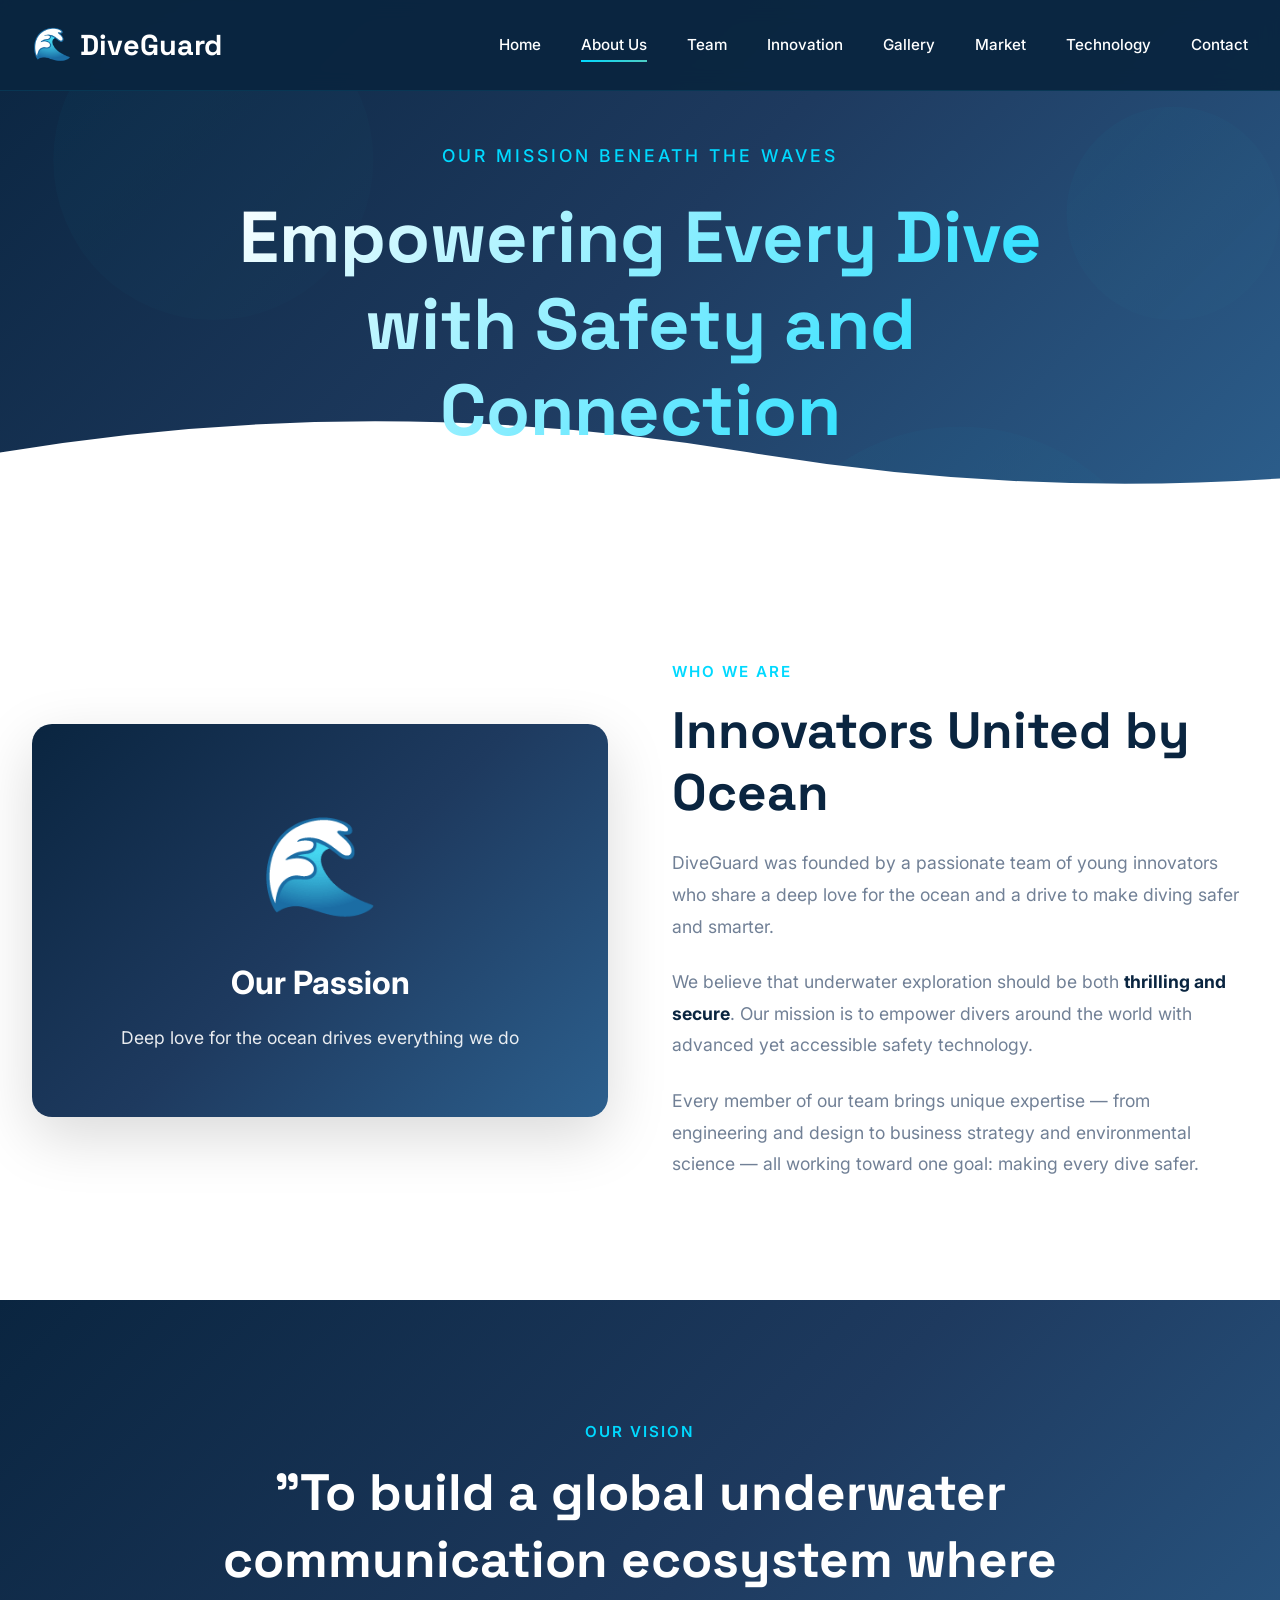
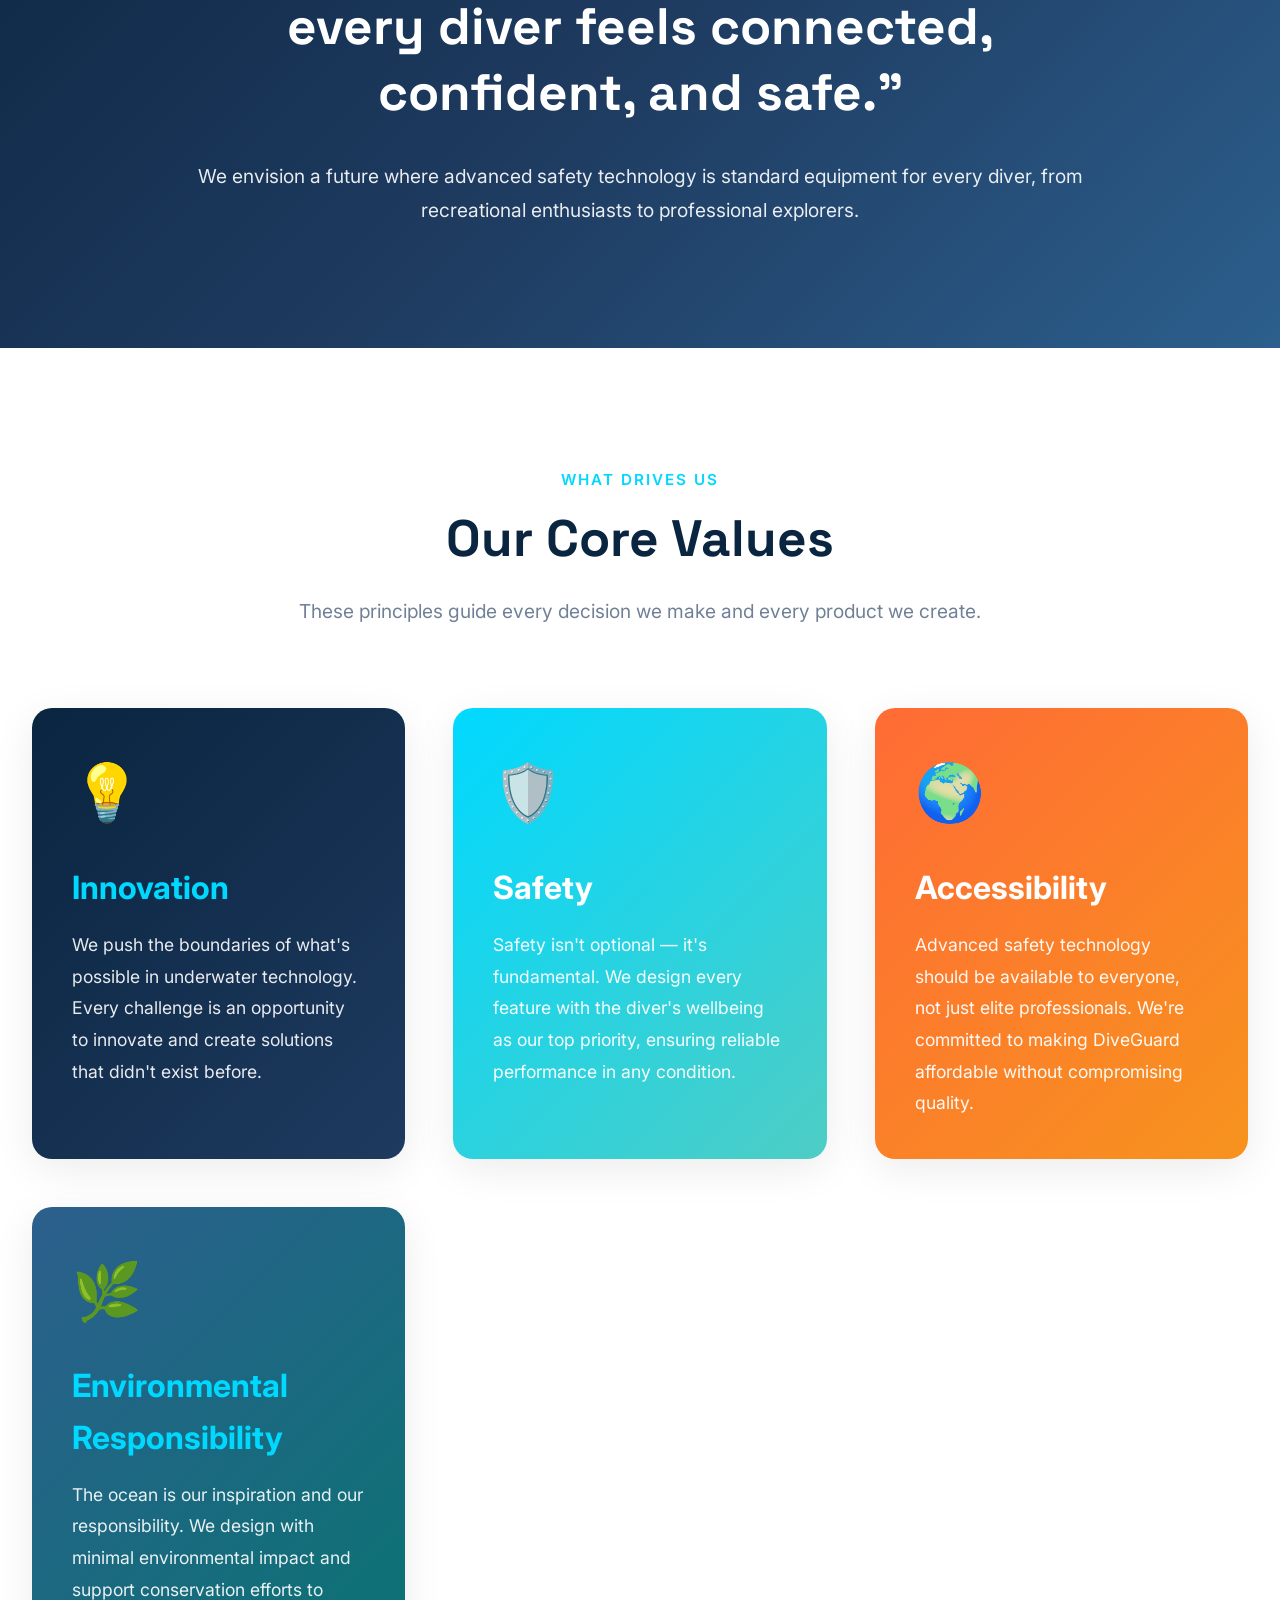
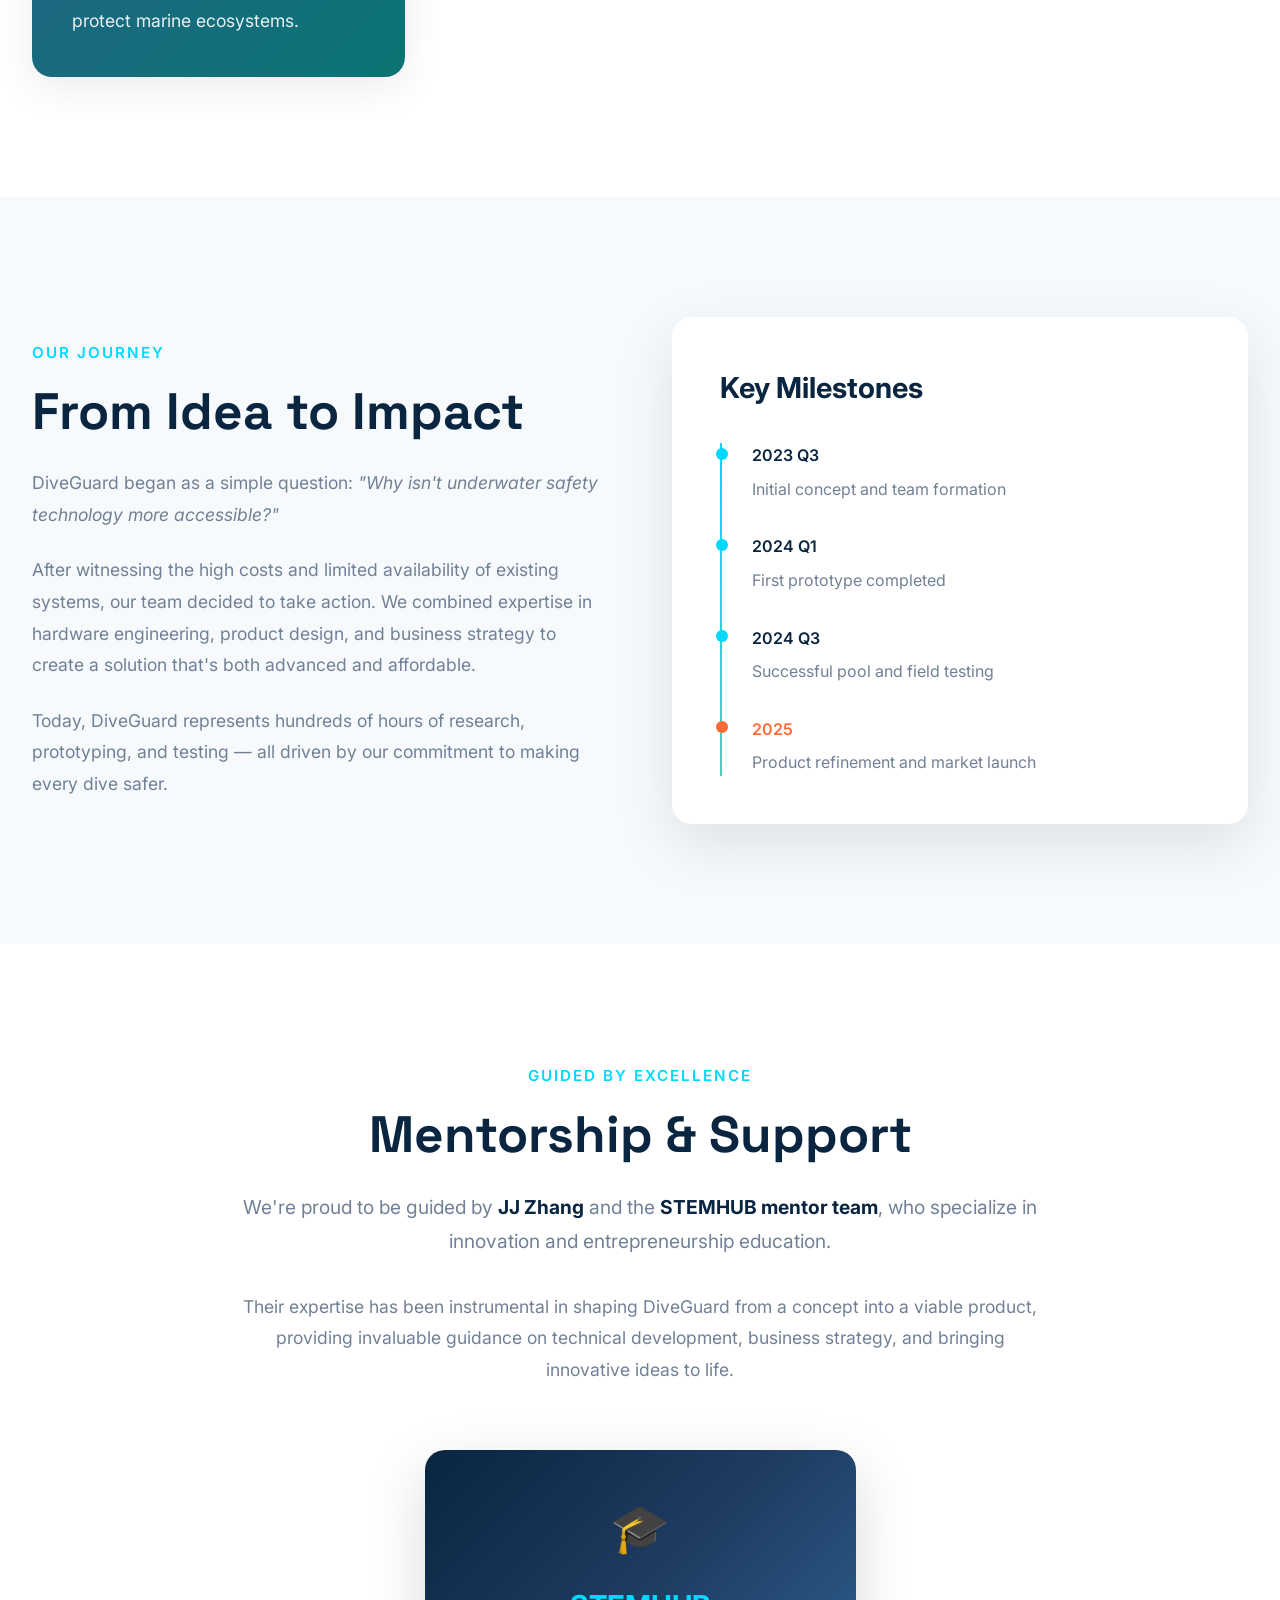
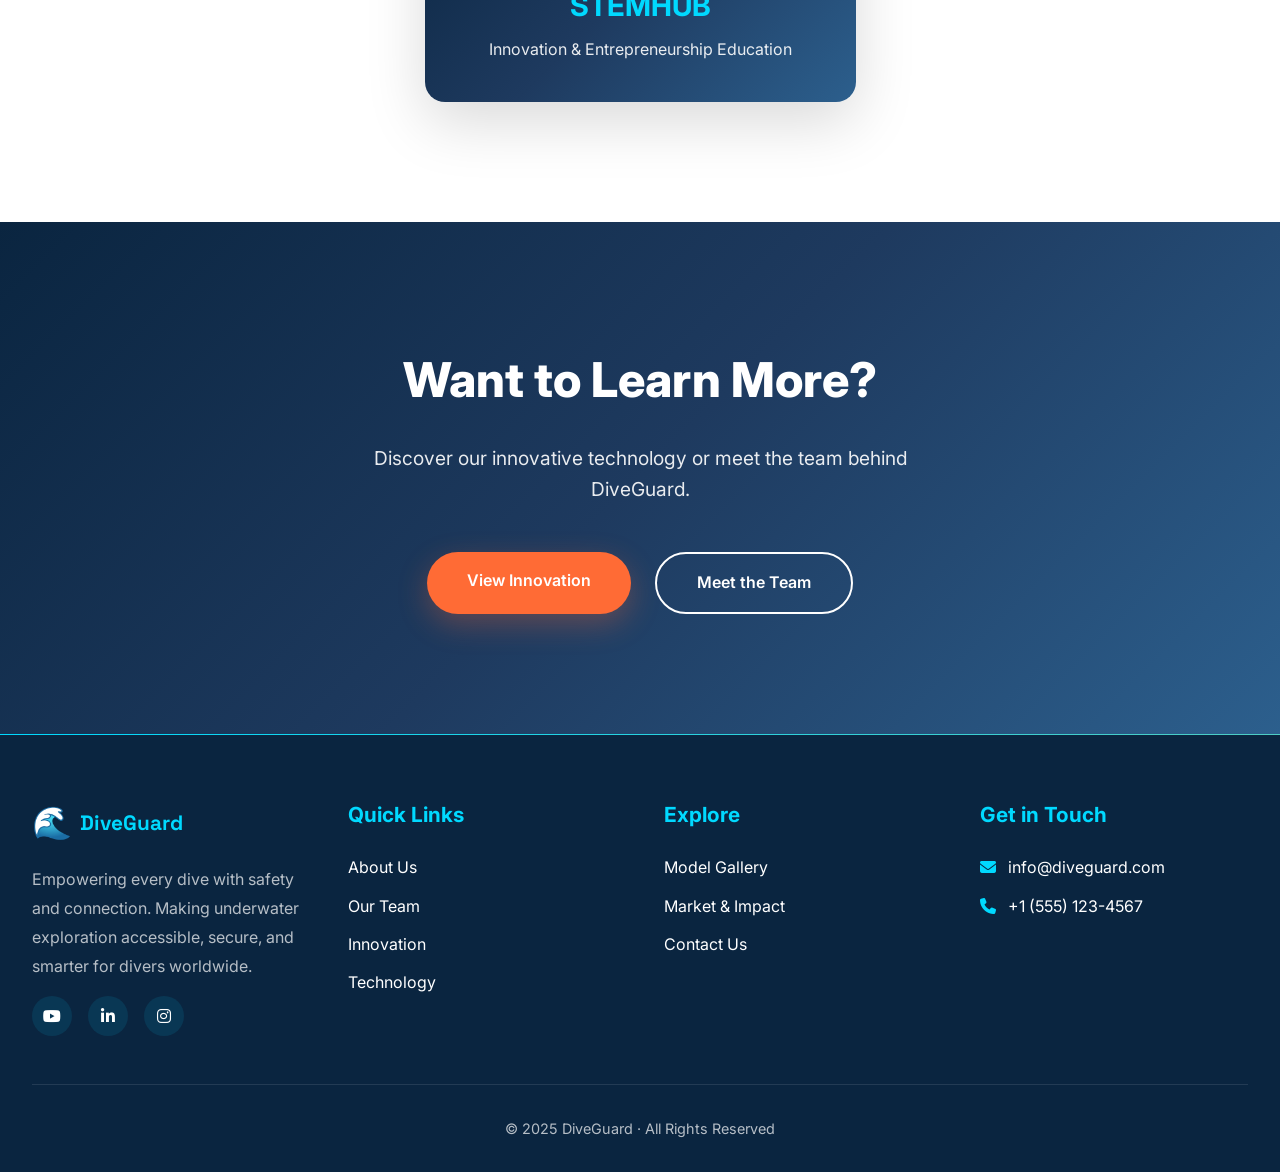
==== about.html @ 62b3b41a "0.0" ====
<!DOCTYPE html>
<html lang="en">
<head>
  <meta charset="UTF-8">
  <meta name="viewport" content="width=device-width, initial-scale=1.0">
  <meta name="description" content="Learn about DiveGuard's mission to empower every dive with safety and connection.">
  <title>About Us - DiveGuard</title>
  
  <!-- Fonts -->
  <link rel="preconnect" href="https://fonts.googleapis.com">
  <link rel="preconnect" href="https://fonts.gstatic.com" crossorigin>
  <link href="https://fonts.googleapis.com/css2?family=Inter:wght@300;400;500;600;700;800;900&family=Space+Grotesk:wght@400;500;600;700&display=swap" rel="stylesheet">
  
  <!-- Font Awesome -->
  <link rel="stylesheet" href="https://cdn.jsdelivr.net/npm/@fortawesome/fontawesome-free@6.4.0/css/all.min.css">
  
  <!-- AOS Animation -->
  <link rel="stylesheet" href="https://cdn.jsdelivr.net/npm/aos@2.3.4/dist/aos.css">
  
  <!-- Main Stylesheet -->
  <link rel="stylesheet" href="css/main.css">
</head>
<body>

  <!-- Navigation -->
  <nav class="navbar">
    <div class="nav-container">
      <a href="index.html" class="logo">
        <span class="logo-icon">🌊</span>
        DiveGuard
      </a>
      
      <ul class="nav-menu">
        <li><a href="index.html" class="nav-link">Home</a></li>
        <li><a href="about.html" class="nav-link active">About Us</a></li>
        <li><a href="team.html" class="nav-link">Team</a></li>
        <li><a href="innovation.html" class="nav-link">Innovation</a></li>
        <li><a href="gallery.html" class="nav-link">Gallery</a></li>
        <li><a href="market.html" class="nav-link">Market</a></li>
        <li><a href="technology.html" class="nav-link">Technology</a></li>
        <li><a href="contact.html" class="nav-link">Contact</a></li>
      </ul>
      
      <button class="menu-toggle">
        <span></span>
        <span></span>
        <span></span>
      </button>
    </div>
  </nav>

  <!-- Hero Section -->
  <section class="hero" style="min-height: 60vh;">
    <div class="hero-content">
      <p class="hero-subtitle">Our Mission Beneath the Waves</p>
      <h1 class="hero-title">Empowering Every Dive<br>with Safety and Connection</h1>
    </div>
    <div class="wave-background"></div>
  </section>

  <!-- Mission Section -->
  <section class="section">
    <div class="container">
      <div class="grid grid-2" style="align-items: center; gap: 4rem;">
        <div data-aos="fade-right">
          <div style="background: var(--gradient-ocean); border-radius: 20px; padding: 4rem 3rem; text-align: center; box-shadow: 0 20px 60px rgba(0, 0, 0, 0.15);">
            <div style="font-size: 6rem; margin-bottom: 1rem;">🌊</div>
            <h3 style="color: white; font-size: 2rem; font-weight: 700;">Our Passion</h3>
            <p style="color: rgba(255,255,255,0.9); font-size: 1.1rem; margin-top: 1rem;">
              Deep love for the ocean drives everything we do
            </p>
          </div>
        </div>
        
        <div data-aos="fade-left">
          <div class="section-subtitle">Who We Are</div>
          <h2 class="section-title" style="text-align: left; margin-bottom: 1.5rem;">
            Innovators United by Ocean
          </h2>
          <p style="font-size: 1.1rem; color: var(--neutral-gray); line-height: 1.8; margin-bottom: 1.5rem;">
            DiveGuard was founded by a passionate team of young innovators who share a deep love for the ocean and a drive to make diving safer and smarter.
          </p>
          <p style="font-size: 1.1rem; color: var(--neutral-gray); line-height: 1.8; margin-bottom: 1.5rem;">
            We believe that underwater exploration should be both <strong style="color: var(--primary-dark);">thrilling and secure</strong>. Our mission is to empower divers around the world with advanced yet accessible safety technology.
          </p>
          <p style="font-size: 1.1rem; color: var(--neutral-gray); line-height: 1.8;">
            Every member of our team brings unique expertise — from engineering and design to business strategy and environmental science — all working toward one goal: making every dive safer.
          </p>
        </div>
      </div>
    </div>
  </section>

  <!-- Vision Statement -->
  <section class="section" style="background: var(--gradient-ocean); color: white;">
    <div class="container">
      <div class="text-center" style="max-width: 900px; margin: 0 auto;" data-aos="zoom-in">
        <div class="section-subtitle" style="color: var(--accent-cyan);">Our Vision</div>
        <h2 style="font-size: clamp(2rem, 4vw, 3.5rem); font-weight: 800; font-family: var(--font-display); line-height: 1.3; margin-bottom: 2rem;">
          "To build a global underwater communication ecosystem where every diver feels connected, confident, and safe."
        </h2>
        <p style="font-size: 1.2rem; opacity: 0.9; line-height: 1.8;">
          We envision a future where advanced safety technology is standard equipment for every diver, from recreational enthusiasts to professional explorers.
        </p>
      </div>
    </div>
  </section>

  <!-- Core Values -->
  <section class="section">
    <div class="container">
      <div class="section-header" data-aos="fade-up">
        <p class="section-subtitle">What Drives Us</p>
        <h2 class="section-title">Our Core Values</h2>
        <p class="section-description">
          These principles guide every decision we make and every product we create.
        </p>
      </div>
      
      <div class="grid grid-2" style="gap: 3rem;">
        
        <!-- Value 1 -->
        <div class="card" data-aos="fade-up" data-aos-delay="100" style="background: linear-gradient(135deg, #0A2540 0%, #1E3A5F 100%); color: white; border: none;">
          <div style="font-size: 3.5rem; margin-bottom: 1.5rem;">💡</div>
          <h3 class="card-title" style="color: var(--accent-cyan); font-size: 2rem;">Innovation</h3>
          <p style="font-size: 1.1rem; line-height: 1.8; opacity: 0.9;">
            We push the boundaries of what's possible in underwater technology. Every challenge is an opportunity to innovate and create solutions that didn't exist before.
          </p>
        </div>
        
        <!-- Value 2 -->
        <div class="card" data-aos="fade-up" data-aos-delay="200" style="background: linear-gradient(135deg, #00D9FF 0%, #4ECDC4 100%); color: white; border: none;">
          <div style="font-size: 3.5rem; margin-bottom: 1.5rem;">🛡️</div>
          <h3 class="card-title" style="color: white; font-size: 2rem;">Safety</h3>
          <p style="font-size: 1.1rem; line-height: 1.8; opacity: 0.95;">
            Safety isn't optional — it's fundamental. We design every feature with the diver's wellbeing as our top priority, ensuring reliable performance in any condition.
          </p>
        </div>
        
        <!-- Value 3 -->
        <div class="card" data-aos="fade-up" data-aos-delay="300" style="background: linear-gradient(135deg, #FF6B35 0%, #F7931E 100%); color: white; border: none;">
          <div style="font-size: 3.5rem; margin-bottom: 1.5rem;">🌍</div>
          <h3 class="card-title" style="color: white; font-size: 2rem;">Accessibility</h3>
          <p style="font-size: 1.1rem; line-height: 1.8; opacity: 0.95;">
            Advanced safety technology should be available to everyone, not just elite professionals. We're committed to making DiveGuard affordable without compromising quality.
          </p>
        </div>
        
        <!-- Value 4 -->
        <div class="card" data-aos="fade-up" data-aos-delay="400" style="background: linear-gradient(135deg, #2C5F8D 0%, #0A7373 100%); color: white; border: none;">
          <div style="font-size: 3.5rem; margin-bottom: 1.5rem;">🌿</div>
          <h3 class="card-title" style="color: var(--accent-cyan); font-size: 2rem;">Environmental Responsibility</h3>
          <p style="font-size: 1.1rem; line-height: 1.8; opacity: 0.9;">
            The ocean is our inspiration and our responsibility. We design with minimal environmental impact and support conservation efforts to protect marine ecosystems.
          </p>
        </div>
        
      </div>
    </div>
  </section>

  <!-- Story Section -->
  <section class="section" style="background: #F7FAFC;">
    <div class="container">
      <div class="grid grid-2" style="align-items: center; gap: 4rem;">
        
        <div data-aos="fade-right">
          <div class="section-subtitle">Our Journey</div>
          <h2 class="section-title" style="text-align: left; margin-bottom: 1.5rem;">
            From Idea to Impact
          </h2>
          <p style="font-size: 1.1rem; color: var(--neutral-gray); line-height: 1.8; margin-bottom: 1.5rem;">
            DiveGuard began as a simple question: <em>"Why isn't underwater safety technology more accessible?"</em>
          </p>
          <p style="font-size: 1.1rem; color: var(--neutral-gray); line-height: 1.8; margin-bottom: 1.5rem;">
            After witnessing the high costs and limited availability of existing systems, our team decided to take action. We combined expertise in hardware engineering, product design, and business strategy to create a solution that's both advanced and affordable.
          </p>
          <p style="font-size: 1.1rem; color: var(--neutral-gray); line-height: 1.8;">
            Today, DiveGuard represents hundreds of hours of research, prototyping, and testing — all driven by our commitment to making every dive safer.
          </p>
        </div>
        
        <div data-aos="fade-left" data-aos-delay="200">
          <div style="background: white; border-radius: 20px; padding: 3rem; box-shadow: 0 20px 60px rgba(0, 0, 0, 0.1);">
            <h3 style="font-size: 1.8rem; font-weight: 700; color: var(--primary-dark); margin-bottom: 2rem;">
              Key Milestones
            </h3>
            
            <div style="position: relative; padding-left: 2rem;">
              <!-- Timeline line -->
              <div style="position: absolute; left: 0; top: 0; bottom: 0; width: 2px; background: linear-gradient(180deg, var(--accent-cyan) 0%, var(--accent-teal) 100%);"></div>
              
              <!-- Milestone items -->
              <div style="margin-bottom: 2rem; position: relative;">
                <div style="position: absolute; left: -2.25rem; top: 0.3rem; width: 12px; height: 12px; border-radius: 50%; background: var(--accent-cyan);"></div>
                <h4 style="font-weight: 600; color: var(--primary-dark); margin-bottom: 0.5rem;">2023 Q3</h4>
                <p style="color: var(--neutral-gray);">Initial concept and team formation</p>
              </div>
              
              <div style="margin-bottom: 2rem; position: relative;">
                <div style="position: absolute; left: -2.25rem; top: 0.3rem; width: 12px; height: 12px; border-radius: 50%; background: var(--accent-cyan);"></div>
                <h4 style="font-weight: 600; color: var(--primary-dark); margin-bottom: 0.5rem;">2024 Q1</h4>
                <p style="color: var(--neutral-gray);">First prototype completed</p>
              </div>
              
              <div style="margin-bottom: 2rem; position: relative;">
                <div style="position: absolute; left: -2.25rem; top: 0.3rem; width: 12px; height: 12px; border-radius: 50%; background: var(--accent-cyan);"></div>
                <h4 style="font-weight: 600; color: var(--primary-dark); margin-bottom: 0.5rem;">2024 Q3</h4>
                <p style="color: var(--neutral-gray);">Successful pool and field testing</p>
              </div>
              
              <div style="position: relative;">
                <div style="position: absolute; left: -2.25rem; top: 0.3rem; width: 12px; height: 12px; border-radius: 50%; background: var(--accent-orange);"></div>
                <h4 style="font-weight: 600; color: var(--accent-orange); margin-bottom: 0.5rem;">2025</h4>
                <p style="color: var(--neutral-gray);">Product refinement and market launch</p>
              </div>
            </div>
          </div>
        </div>
        
      </div>
    </div>
  </section>

  <!-- Mentorship & Support -->
  <section class="section">
    <div class="container">
      <div class="text-center" style="max-width: 800px; margin: 0 auto;" data-aos="fade-up">
        <div class="section-subtitle">Guided by Excellence</div>
        <h2 class="section-title">Mentorship & Support</h2>
        <p style="font-size: 1.2rem; color: var(--neutral-gray); line-height: 1.8; margin-bottom: 2rem;">
          We're proud to be guided by <strong style="color: var(--primary-dark);">JJ Zhang</strong> and the <strong style="color: var(--primary-dark);">STEMHUB mentor team</strong>, who specialize in innovation and entrepreneurship education.
        </p>
        <p style="font-size: 1.1rem; color: var(--neutral-gray); line-height: 1.8;">
          Their expertise has been instrumental in shaping DiveGuard from a concept into a viable product, providing invaluable guidance on technical development, business strategy, and bringing innovative ideas to life.
        </p>
      </div>
      
      <div style="margin-top: 4rem; text-align: center;">
        <div style="display: inline-block; background: var(--gradient-ocean); padding: 2.5rem 4rem; border-radius: 20px; box-shadow: 0 20px 60px rgba(0, 0, 0, 0.15);" data-aos="zoom-in" data-aos-delay="200">
          <div style="font-size: 3rem; margin-bottom: 1rem;">🎓</div>
          <h3 style="color: var(--accent-cyan); font-size: 1.8rem; font-weight: 700; margin-bottom: 0.5rem;">STEMHUB</h3>
          <p style="color: rgba(255,255,255,0.9); font-size: 1rem;">Innovation & Entrepreneurship Education</p>
        </div>
      </div>
    </div>
  </section>

  <!-- Call to Action -->
  <section class="section" style="background: var(--gradient-ocean); color: white;">
    <div class="container">
      <div class="text-center" data-aos="zoom-in">
        <h2 style="font-size: clamp(2rem, 4vw, 3rem); font-weight: 800; margin-bottom: 1.5rem;">
          Want to Learn More?
        </h2>
        <p style="font-size: 1.2rem; opacity: 0.9; margin-bottom: 3rem; max-width: 600px; margin-left: auto; margin-right: auto;">
          Discover our innovative technology or meet the team behind DiveGuard.
        </p>
        <div style="display: flex; gap: 1.5rem; justify-content: center; flex-wrap: wrap;">
          <a href="innovation.html" class="btn btn-primary" style="background: var(--accent-orange);">View Innovation</a>
          <a href="team.html" class="btn btn-secondary" style="border-color: white; color: white;">Meet the Team</a>
        </div>
      </div>
    </div>
  </section>

  <!-- Footer -->
  <footer class="footer">
    <div class="container">
      <div class="footer-content">
        <div class="footer-section">
          <h3 class="logo" style="margin-bottom: 1rem;">
            <span class="logo-icon">🌊</span>
            DiveGuard
          </h3>
          <p style="color: rgba(255,255,255,0.7); line-height: 1.8;">
            Empowering every dive with safety and connection. Making underwater exploration accessible, secure, and smarter for divers worldwide.
          </p>
          <div class="social-links">
            <a href="#" class="social-link" aria-label="YouTube">
              <i class="fab fa-youtube"></i>
            </a>
            <a href="#" class="social-link" aria-label="LinkedIn">
              <i class="fab fa-linkedin-in"></i>
            </a>
            <a href="#" class="social-link" aria-label="Instagram">
              <i class="fab fa-instagram"></i>
            </a>
          </div>
        </div>
        
        <div class="footer-section">
          <h3>Quick Links</h3>
          <ul class="footer-links">
            <li><a href="about.html">About Us</a></li>
            <li><a href="team.html">Our Team</a></li>
            <li><a href="innovation.html">Innovation</a></li>
            <li><a href="technology.html">Technology</a></li>
          </ul>
        </div>
        
        <div class="footer-section">
          <h3>Explore</h3>
          <ul class="footer-links">
            <li><a href="gallery.html">Model Gallery</a></li>
            <li><a href="market.html">Market & Impact</a></li>
            <li><a href="contact.html">Contact Us</a></li>
          </ul>
        </div>
        
        <div class="footer-section">
          <h3>Get in Touch</h3>
          <ul class="footer-links">
            <li><i class="fas fa-envelope" style="margin-right: 0.5rem; color: var(--accent-cyan);"></i> info@diveguard.com</li>
            <li><i class="fas fa-phone" style="margin-right: 0.5rem; color: var(--accent-cyan);"></i> +1 (555) 123-4567</li>
          </ul>
        </div>
      </div>
      
      <div class="footer-bottom">
        <p>&copy; 2025 DiveGuard · All Rights Reserved</p>
      </div>
    </div>
  </footer>

  <!-- Scripts -->
  <script src="https://cdn.jsdelivr.net/npm/aos@2.3.4/dist/aos.js"></script>
  <script src="js/main.js"></script>

</body>
</html>
---- css/main.css ----
/* =============================================
   DiveGuard - Main Stylesheet
   A premium underwater safety system website
   ============================================= */

:root {
  /* Color Palette */
  --primary-dark: #0A2540;
  --primary-blue: #1E3A5F;
  --accent-cyan: #00D9FF;
  --accent-teal: #4ECDC4;
  --accent-orange: #FF6B35;
  --neutral-dark: #2D3748;
  --neutral-gray: #718096;
  --neutral-light: #E2E8F0;
  --white: #FFFFFF;
  
  /* Gradients */
  --gradient-ocean: linear-gradient(135deg, #0A2540 0%, #1E3A5F 50%, #2C5F8D 100%);
  --gradient-wave: linear-gradient(90deg, #00D9FF 0%, #4ECDC4 100%);
  --gradient-glow: radial-gradient(circle, rgba(0, 217, 255, 0.3) 0%, transparent 70%);
  
  /* Spacing */
  --section-padding: 120px;
  --container-max: 1280px;
  
  /* Typography */
  --font-primary: 'Inter', -apple-system, BlinkMacSystemFont, 'Segoe UI', sans-serif;
  --font-display: 'Space Grotesk', 'Inter', sans-serif;
  
  /* Animation */
  --transition-smooth: all 0.4s cubic-bezier(0.4, 0, 0.2, 1);
  --transition-bounce: all 0.6s cubic-bezier(0.68, -0.55, 0.265, 1.55);
}

/* =============================================
   Reset & Base Styles
   ============================================= */

* {
  margin: 0;
  padding: 0;
  box-sizing: border-box;
}

html {
  scroll-behavior: smooth;
  overflow-x: hidden;
}

body {
  font-family: var(--font-primary);
  font-size: 16px;
  line-height: 1.6;
  color: var(--neutral-dark);
  background: var(--white);
  overflow-x: hidden;
  -webkit-font-smoothing: antialiased;
  -moz-osx-font-smoothing: grayscale;
}

img {
  max-width: 100%;
  height: auto;
  display: block;
}

a {
  text-decoration: none;
  color: inherit;
  transition: var(--transition-smooth);
}

button {
  font-family: inherit;
  border: none;
  cursor: pointer;
  transition: var(--transition-smooth);
}

/* =============================================
   Navigation
   ============================================= */

.navbar {
  position: fixed;
  top: 0;
  left: 0;
  right: 0;
  z-index: 1000;
  background: rgba(10, 37, 64, 0.95);
  backdrop-filter: blur(10px);
  border-bottom: 1px solid rgba(0, 217, 255, 0.1);
  transition: var(--transition-smooth);
}

.navbar.scrolled {
  background: rgba(10, 37, 64, 0.98);
  box-shadow: 0 4px 30px rgba(0, 0, 0, 0.3);
}

.nav-container {
  max-width: var(--container-max);
  margin: 0 auto;
  padding: 1.2rem 2rem;
  display: flex;
  justify-content: space-between;
  align-items: center;
}

.logo {
  font-size: 1.8rem;
  font-weight: 700;
  font-family: var(--font-display);
  color: var(--white);
  display: flex;
  align-items: center;
  gap: 0.5rem;
}

.logo-icon {
  font-size: 2rem;
  animation: float 3s ease-in-out infinite;
}

@keyframes float {
  0%, 100% { transform: translateY(0px); }
  50% { transform: translateY(-5px); }
}

.nav-menu {
  display: flex;
  list-style: none;
  gap: 2.5rem;
  align-items: center;
}

.nav-link {
  color: var(--white);
  font-weight: 500;
  font-size: 0.95rem;
  position: relative;
  padding: 0.5rem 0;
}

.nav-link::after {
  content: '';
  position: absolute;
  bottom: 0;
  left: 0;
  width: 0;
  height: 2px;
  background: var(--gradient-wave);
  transition: width 0.3s ease;
}

.nav-link:hover::after,
.nav-link.active::after {
  width: 100%;
}

.nav-link:hover {
  color: var(--accent-cyan);
}

/* Mobile Menu Toggle */
.menu-toggle {
  display: none;
  flex-direction: column;
  gap: 5px;
  background: transparent;
  padding: 0.5rem;
}

.menu-toggle span {
  width: 25px;
  height: 3px;
  background: var(--white);
  border-radius: 3px;
  transition: var(--transition-smooth);
}

/* =============================================
   Hero Section
   ============================================= */

.hero {
  position: relative;
  min-height: 100vh;
  display: flex;
  align-items: center;
  justify-content: center;
  background: var(--gradient-ocean);
  overflow: hidden;
  padding-top: 80px;
}

.hero::before {
  content: '';
  position: absolute;
  top: 0;
  left: 0;
  right: 0;
  bottom: 0;
  background: url('data:image/svg+xml,<svg xmlns="http://www.w3.org/2000/svg" viewBox="0 0 1200 800"><defs><linearGradient id="grad" x1="0%" y1="0%" x2="100%" y2="100%"><stop offset="0%" style="stop-color:rgb(0,217,255);stop-opacity:0.1" /><stop offset="100%" style="stop-color:rgb(78,205,196);stop-opacity:0.05" /></linearGradient></defs><circle cx="200" cy="150" r="150" fill="url(%23grad)" /><circle cx="900" cy="600" r="200" fill="url(%23grad)" /><circle cx="1100" cy="200" r="100" fill="url(%23grad)" /></svg>');
  background-size: cover;
  opacity: 0.3;
  animation: heroBackground 20s ease-in-out infinite;
}

@keyframes heroBackground {
  0%, 100% { transform: scale(1) rotate(0deg); }
  50% { transform: scale(1.1) rotate(2deg); }
}

.hero-content {
  position: relative;
  z-index: 2;
  text-align: center;
  color: var(--white);
  max-width: 900px;
  padding: 2rem;
}

.hero-subtitle {
  font-size: 1.1rem;
  font-weight: 500;
  color: var(--accent-cyan);
  margin-bottom: 1.5rem;
  text-transform: uppercase;
  letter-spacing: 3px;
  opacity: 0;
  animation: fadeInUp 1s ease forwards 0.3s;
}

.hero-title {
  font-size: clamp(2.5rem, 6vw, 4.5rem);
  font-weight: 800;
  font-family: var(--font-display);
  line-height: 1.2;
  margin-bottom: 1.5rem;
  background: linear-gradient(135deg, #FFFFFF 0%, #00D9FF 100%);
  -webkit-background-clip: text;
  -webkit-text-fill-color: transparent;
  background-clip: text;
  opacity: 0;
  animation: fadeInUp 1s ease forwards 0.5s;
}

.hero-description {
  font-size: 1.3rem;
  line-height: 1.8;
  margin-bottom: 3rem;
  color: rgba(255, 255, 255, 0.9);
  opacity: 0;
  animation: fadeInUp 1s ease forwards 0.7s;
}

.hero-buttons {
  display: flex;
  gap: 1.5rem;
  justify-content: center;
  flex-wrap: wrap;
  opacity: 0;
  animation: fadeInUp 1s ease forwards 0.9s;
}

@keyframes fadeInUp {
  from {
    opacity: 0;
    transform: translateY(30px);
  }
  to {
    opacity: 1;
    transform: translateY(0);
  }
}

/* =============================================
   Buttons
   ============================================= */

.btn {
  display: inline-block;
  padding: 1rem 2.5rem;
  font-size: 1rem;
  font-weight: 600;
  border-radius: 50px;
  transition: var(--transition-smooth);
  position: relative;
  overflow: hidden;
}

.btn-primary {
  background: var(--accent-orange);
  color: var(--white);
  box-shadow: 0 10px 30px rgba(255, 107, 53, 0.3);
}

.btn-primary:hover {
  transform: translateY(-3px);
  box-shadow: 0 15px 40px rgba(255, 107, 53, 0.4);
}

.btn-secondary {
  background: transparent;
  color: var(--white);
  border: 2px solid var(--accent-cyan);
}

.btn-secondary:hover {
  background: var(--accent-cyan);
  color: var(--primary-dark);
  transform: translateY(-3px);
}

.btn::before {
  content: '';
  position: absolute;
  top: 50%;
  left: 50%;
  width: 0;
  height: 0;
  border-radius: 50%;
  background: rgba(255, 255, 255, 0.2);
  transform: translate(-50%, -50%);
  transition: width 0.6s, height 0.6s;
}

.btn:hover::before {
  width: 300px;
  height: 300px;
}

/* =============================================
   Container & Section
   ============================================= */

.container {
  max-width: var(--container-max);
  margin: 0 auto;
  padding: 0 2rem;
}

.section {
  padding: var(--section-padding) 0;
  position: relative;
}

.section-header {
  text-align: center;
  margin-bottom: 5rem;
}

.section-subtitle {
  font-size: 0.95rem;
  font-weight: 600;
  color: var(--accent-cyan);
  text-transform: uppercase;
  letter-spacing: 2px;
  margin-bottom: 1rem;
}

.section-title {
  font-size: clamp(2rem, 4vw, 3.5rem);
  font-weight: 800;
  font-family: var(--font-display);
  color: var(--primary-dark);
  line-height: 1.2;
  margin-bottom: 1.5rem;
}

.section-description {
  font-size: 1.2rem;
  color: var(--neutral-gray);
  max-width: 700px;
  margin: 0 auto;
  line-height: 1.8;
}

/* =============================================
   Cards
   ============================================= */

.card {
  background: var(--white);
  border-radius: 20px;
  padding: 2.5rem;
  box-shadow: 0 10px 40px rgba(0, 0, 0, 0.08);
  transition: var(--transition-smooth);
  border: 1px solid rgba(0, 217, 255, 0.1);
}

.card:hover {
  transform: translateY(-10px);
  box-shadow: 0 20px 60px rgba(0, 217, 255, 0.2);
  border-color: var(--accent-cyan);
}

.card-icon {
  font-size: 3rem;
  color: var(--accent-cyan);
  margin-bottom: 1.5rem;
  display: inline-block;
}

.card-title {
  font-size: 1.5rem;
  font-weight: 700;
  color: var(--primary-dark);
  margin-bottom: 1rem;
}

.card-text {
  font-size: 1rem;
  color: var(--neutral-gray);
  line-height: 1.8;
}

/* =============================================
   Grid Layouts
   ============================================= */

.grid {
  display: grid;
  gap: 2.5rem;
}

.grid-2 {
  grid-template-columns: repeat(auto-fit, minmax(300px, 1fr));
}

.grid-3 {
  grid-template-columns: repeat(auto-fit, minmax(280px, 1fr));
}

.grid-4 {
  grid-template-columns: repeat(auto-fit, minmax(250px, 1fr));
}

/* =============================================
   Footer
   ============================================= */

.footer {
  background: var(--primary-dark);
  color: var(--white);
  padding: 4rem 0 2rem;
  position: relative;
  overflow: hidden;
}

.footer::before {
  content: '';
  position: absolute;
  top: 0;
  left: 0;
  right: 0;
  height: 1px;
  background: var(--gradient-wave);
}

.footer-content {
  display: grid;
  grid-template-columns: repeat(auto-fit, minmax(250px, 1fr));
  gap: 3rem;
  margin-bottom: 3rem;
}

.footer-section h3 {
  font-size: 1.3rem;
  margin-bottom: 1.5rem;
  color: var(--accent-cyan);
}

.footer-links {
  list-style: none;
}

.footer-links li {
  margin-bottom: 0.8rem;
}

.footer-links a:hover {
  color: var(--accent-cyan);
  padding-left: 5px;
}

.social-links {
  display: flex;
  gap: 1rem;
  margin-top: 1rem;
}

.social-link {
  width: 40px;
  height: 40px;
  display: flex;
  align-items: center;
  justify-content: center;
  background: rgba(0, 217, 255, 0.1);
  border-radius: 50%;
  transition: var(--transition-smooth);
}

.social-link:hover {
  background: var(--accent-cyan);
  color: var(--primary-dark);
  transform: translateY(-3px);
}

.footer-bottom {
  text-align: center;
  padding-top: 2rem;
  border-top: 1px solid rgba(255, 255, 255, 0.1);
  color: rgba(255, 255, 255, 0.7);
  font-size: 0.9rem;
}

/* =============================================
   Animations & Effects
   ============================================= */

.glow-effect {
  position: relative;
}

.glow-effect::before {
  content: '';
  position: absolute;
  top: 50%;
  left: 50%;
  width: 100%;
  height: 100%;
  background: var(--gradient-glow);
  border-radius: inherit;
  transform: translate(-50%, -50%);
  opacity: 0;
  transition: opacity 0.4s ease;
  pointer-events: none;
}

.glow-effect:hover::before {
  opacity: 1;
}

.wave-background {
  position: absolute;
  bottom: 0;
  left: 0;
  width: 100%;
  height: 150px;
  background: url('data:image/svg+xml,<svg xmlns="http://www.w3.org/2000/svg" viewBox="0 0 1200 120"><path d="M0,50 Q300,0 600,50 T1200,50 L1200,120 L0,120 Z" fill="%23ffffff" /></svg>');
  background-size: cover;
  background-repeat: no-repeat;
}

/* Particle Effect Container */
#particles-js {
  position: absolute;
  width: 100%;
  height: 100%;
  top: 0;
  left: 0;
  z-index: 1;
}

/* =============================================
   Responsive Design
   ============================================= */

@media (max-width: 968px) {
  :root {
    --section-padding: 80px;
  }
  
  .nav-menu {
    position: fixed;
    top: 80px;
    left: -100%;
    width: 100%;
    height: calc(100vh - 80px);
    background: var(--primary-dark);
    flex-direction: column;
    justify-content: flex-start;
    padding: 3rem 2rem;
    gap: 2rem;
    transition: left 0.4s ease;
  }
  
  .nav-menu.active {
    left: 0;
  }
  
  .menu-toggle {
    display: flex;
  }
  
  .menu-toggle.active span:nth-child(1) {
    transform: rotate(45deg) translate(8px, 8px);
  }
  
  .menu-toggle.active span:nth-child(2) {
    opacity: 0;
  }
  
  .menu-toggle.active span:nth-child(3) {
    transform: rotate(-45deg) translate(6px, -6px);
  }
  
  .hero-buttons {
    flex-direction: column;
    align-items: center;
  }
  
  .btn {
    width: 100%;
    max-width: 300px;
  }
}

@media (max-width: 640px) {
  .nav-container {
    padding: 1rem 1.5rem;
  }
  
  .logo {
    font-size: 1.5rem;
  }
  
  .hero-content {
    padding: 1rem;
  }
  
  .section {
    padding: 60px 0;
  }
  
  .section-header {
    margin-bottom: 3rem;
  }
  
  .grid {
    gap: 1.5rem;
  }
  
  .card {
    padding: 2rem;
  }
}

/* =============================================
   Utility Classes
   ============================================= */

.text-center { text-align: center; }
.text-gradient {
  background: var(--gradient-wave);
  -webkit-background-clip: text;
  -webkit-text-fill-color: transparent;
  background-clip: text;
}
.mt-1 { margin-top: 1rem; }
.mt-2 { margin-top: 2rem; }
.mt-3 { margin-top: 3rem; }
.mb-1 { margin-bottom: 1rem; }
.mb-2 { margin-bottom: 2rem; }
.mb-3 { margin-bottom: 3rem; }
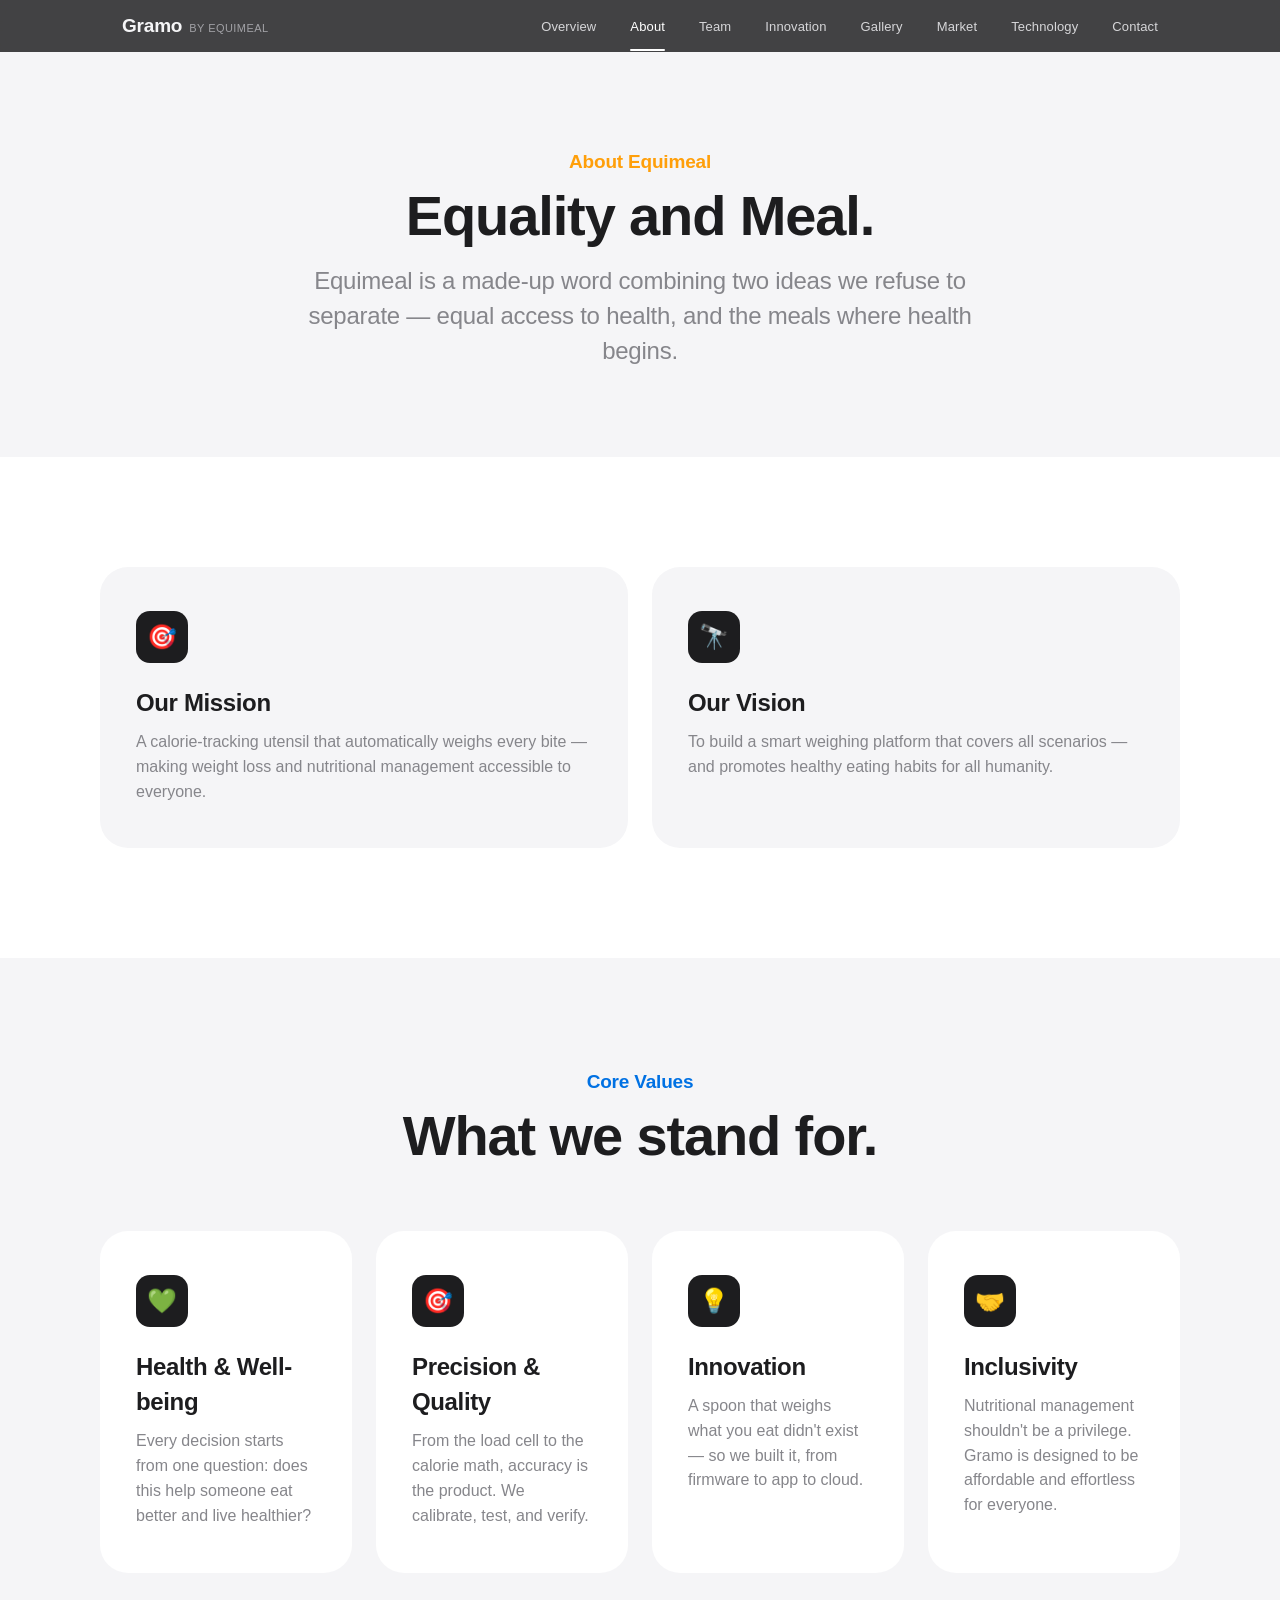
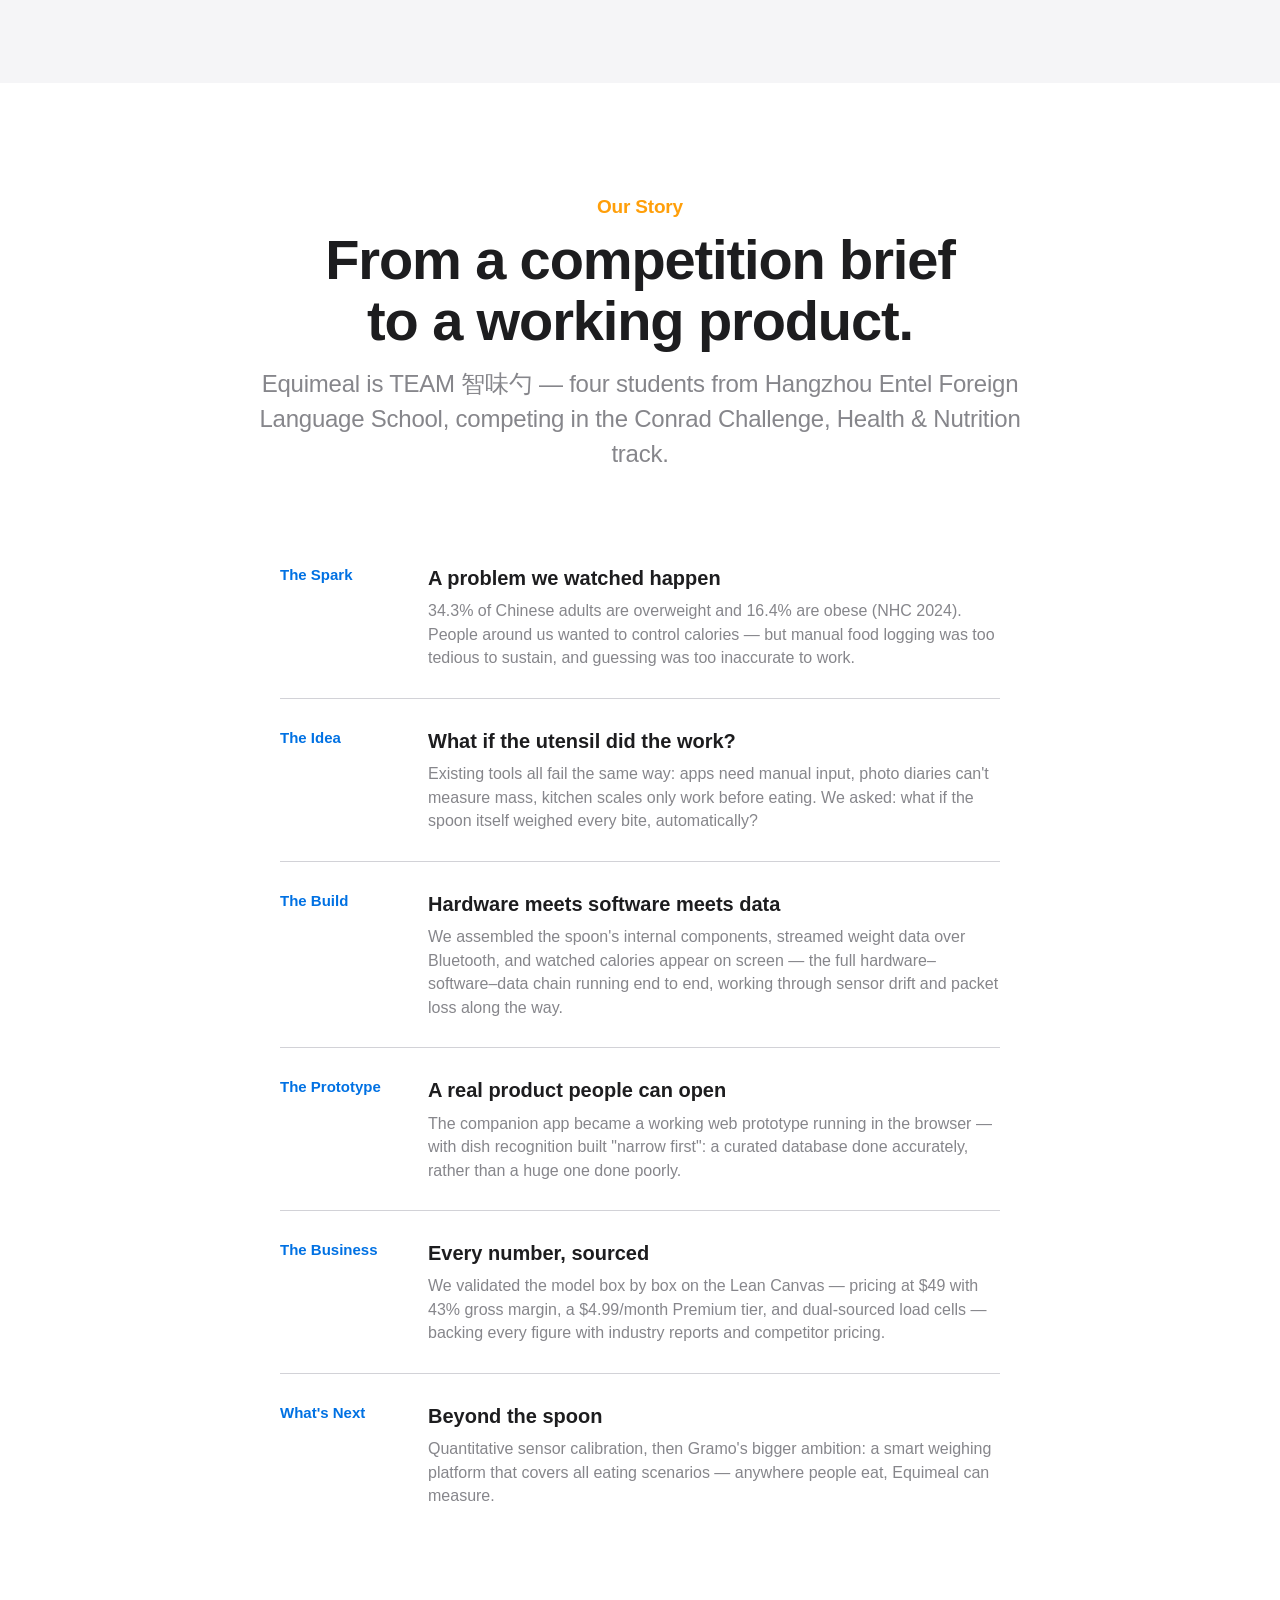
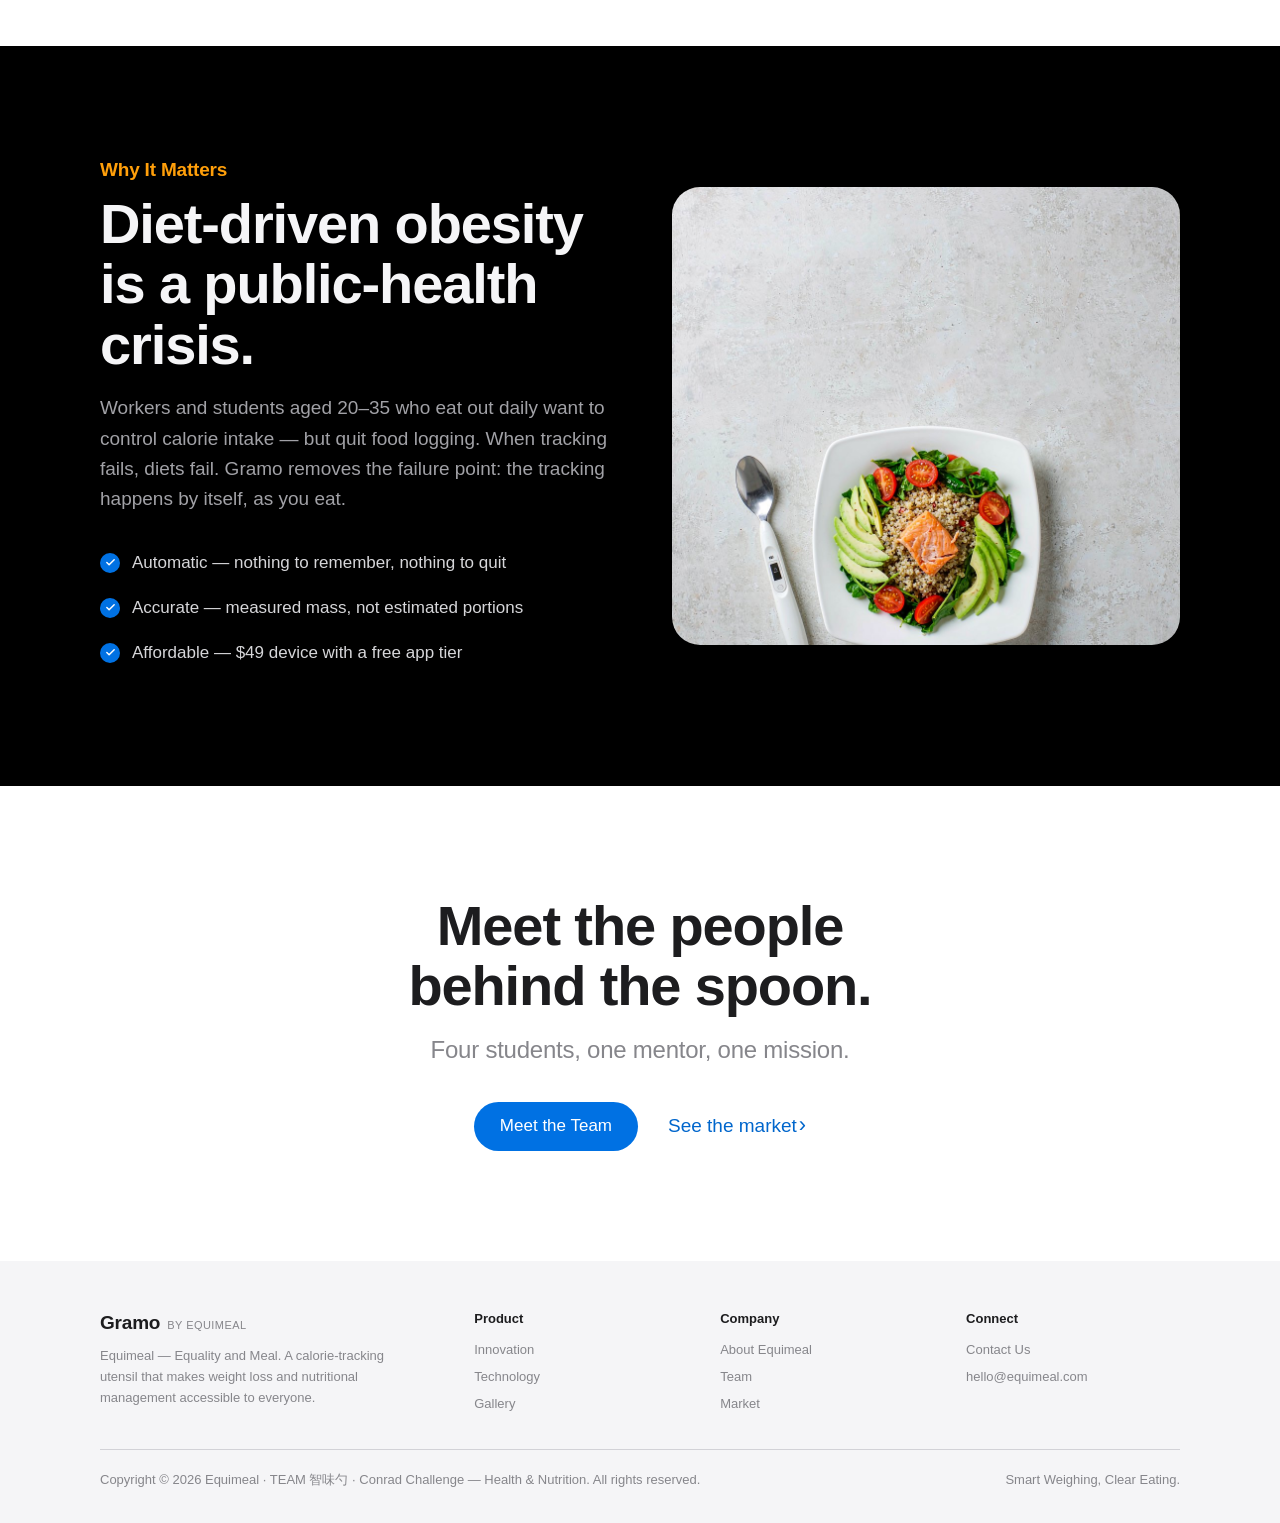
==== commit 5474b53a: "Rebuild site: Gramo by Equimeal — Apple-style product website - 8 pages rebuilt with real Innovation" ====
--- a/about.html
+++ b/about.html
@@ -3,36 +3,18 @@
 <head>
   <meta charset="UTF-8">
   <meta name="viewport" content="width=device-width, initial-scale=1.0">
-  <meta name="description" content="Learn about DiveGuard's mission to empower every dive with safety and connection.">
-  <title>About Us - DiveGuard</title>
-  
-  <!-- Fonts -->
-  <link rel="preconnect" href="https://fonts.googleapis.com">
-  <link rel="preconnect" href="https://fonts.gstatic.com" crossorigin>
-  <link href="https://fonts.googleapis.com/css2?family=Inter:wght@300;400;500;600;700;800;900&family=Space+Grotesk:wght@400;500;600;700&display=swap" rel="stylesheet">
-  
-  <!-- Font Awesome -->
-  <link rel="stylesheet" href="https://cdn.jsdelivr.net/npm/@fortawesome/fontawesome-free@6.4.0/css/all.min.css">
-  
-  <!-- AOS Animation -->
-  <link rel="stylesheet" href="https://cdn.jsdelivr.net/npm/aos@2.3.4/dist/aos.css">
-  
-  <!-- Main Stylesheet -->
+  <meta name="description" content="About Equimeal — Equality and Meal. Our mission, vision, values, and the story behind Gramo, the smart weighing spoon.">
+  <title>About — Equimeal</title>
   <link rel="stylesheet" href="css/main.css">
 </head>
 <body>
 
-  <!-- Navigation -->
   <nav class="navbar">
     <div class="nav-container">
-      <a href="index.html" class="logo">
-        <span class="logo-icon">🌊</span>
-        DiveGuard
-      </a>
-      
+      <a href="index.html" class="nav-logo">Gramo <small>by Equimeal</small></a>
       <ul class="nav-menu">
-        <li><a href="index.html" class="nav-link">Home</a></li>
-        <li><a href="about.html" class="nav-link active">About Us</a></li>
+        <li><a href="index.html" class="nav-link">Overview</a></li>
+        <li><a href="about.html" class="nav-link active">About</a></li>
         <li><a href="team.html" class="nav-link">Team</a></li>
         <li><a href="innovation.html" class="nav-link">Innovation</a></li>
         <li><a href="gallery.html" class="nav-link">Gallery</a></li>
@@ -40,292 +22,192 @@
         <li><a href="technology.html" class="nav-link">Technology</a></li>
         <li><a href="contact.html" class="nav-link">Contact</a></li>
       </ul>
-      
-      <button class="menu-toggle">
-        <span></span>
-        <span></span>
-        <span></span>
-      </button>
+      <button class="menu-toggle" aria-label="Menu"><span></span><span></span></button>
     </div>
   </nav>
 
-  <!-- Hero Section -->
-  <section class="hero" style="min-height: 60vh;">
-    <div class="hero-content">
-      <p class="hero-subtitle">Our Mission Beneath the Waves</p>
-      <h1 class="hero-title">Empowering Every Dive<br>with Safety and Connection</h1>
-    </div>
-    <div class="wave-background"></div>
-  </section>
-
-  <!-- Mission Section -->
+  <header class="page-hero">
+    <p class="eyebrow">About Equimeal</p>
+    <h1 class="h-section">Equality and Meal.</h1>
+    <p class="h-sub">Equimeal is a made-up word combining two ideas we refuse to separate — equal access to health, and the meals where health begins.</p>
+  </header>
+
+  <!-- Mission & Vision -->
   <section class="section">
     <div class="container">
-      <div class="grid grid-2" style="align-items: center; gap: 4rem;">
-        <div data-aos="fade-right">
-          <div style="background: var(--gradient-ocean); border-radius: 20px; padding: 4rem 3rem; text-align: center; box-shadow: 0 20px 60px rgba(0, 0, 0, 0.15);">
-            <div style="font-size: 6rem; margin-bottom: 1rem;">🌊</div>
-            <h3 style="color: white; font-size: 2rem; font-weight: 700;">Our Passion</h3>
-            <p style="color: rgba(255,255,255,0.9); font-size: 1.1rem; margin-top: 1rem;">
-              Deep love for the ocean drives everything we do
-            </p>
-          </div>
-        </div>
-        
-        <div data-aos="fade-left">
-          <div class="section-subtitle">Who We Are</div>
-          <h2 class="section-title" style="text-align: left; margin-bottom: 1.5rem;">
-            Innovators United by Ocean
-          </h2>
-          <p style="font-size: 1.1rem; color: var(--neutral-gray); line-height: 1.8; margin-bottom: 1.5rem;">
-            DiveGuard was founded by a passionate team of young innovators who share a deep love for the ocean and a drive to make diving safer and smarter.
-          </p>
-          <p style="font-size: 1.1rem; color: var(--neutral-gray); line-height: 1.8; margin-bottom: 1.5rem;">
-            We believe that underwater exploration should be both <strong style="color: var(--primary-dark);">thrilling and secure</strong>. Our mission is to empower divers around the world with advanced yet accessible safety technology.
-          </p>
-          <p style="font-size: 1.1rem; color: var(--neutral-gray); line-height: 1.8;">
-            Every member of our team brings unique expertise — from engineering and design to business strategy and environmental science — all working toward one goal: making every dive safer.
-          </p>
-        </div>
-      </div>
-    </div>
-  </section>
-
-  <!-- Vision Statement -->
-  <section class="section" style="background: var(--gradient-ocean); color: white;">
-    <div class="container">
-      <div class="text-center" style="max-width: 900px; margin: 0 auto;" data-aos="zoom-in">
-        <div class="section-subtitle" style="color: var(--accent-cyan);">Our Vision</div>
-        <h2 style="font-size: clamp(2rem, 4vw, 3.5rem); font-weight: 800; font-family: var(--font-display); line-height: 1.3; margin-bottom: 2rem;">
-          "To build a global underwater communication ecosystem where every diver feels connected, confident, and safe."
-        </h2>
-        <p style="font-size: 1.2rem; opacity: 0.9; line-height: 1.8;">
-          We envision a future where advanced safety technology is standard equipment for every diver, from recreational enthusiasts to professional explorers.
-        </p>
-      </div>
-    </div>
-  </section>
-
-  <!-- Core Values -->
+      <div class="grid grid-2">
+        <div class="card reveal">
+          <div class="card-icon">🎯</div>
+          <h3>Our Mission</h3>
+          <p>A calorie-tracking utensil that automatically weighs every bite — making weight loss and nutritional management accessible to everyone.</p>
+        </div>
+        <div class="card reveal d1">
+          <div class="card-icon">🔭</div>
+          <h3>Our Vision</h3>
+          <p>To build a smart weighing platform that covers all scenarios — and promotes healthy eating habits for all humanity.</p>
+        </div>
+      </div>
+    </div>
+  </section>
+
+  <!-- Values -->
+  <section class="section gray">
+    <div class="container">
+      <div class="section-head reveal">
+        <p class="eyebrow blue">Core Values</p>
+        <h2 class="h-section">What we stand for.</h2>
+      </div>
+      <div class="grid grid-4">
+        <div class="card reveal">
+          <div class="card-icon">💚</div>
+          <h3>Health &amp; Well-being</h3>
+          <p>Every decision starts from one question: does this help someone eat better and live healthier?</p>
+        </div>
+        <div class="card reveal d1">
+          <div class="card-icon">🎯</div>
+          <h3>Precision &amp; Quality</h3>
+          <p>From the load cell to the calorie math, accuracy is the product. We calibrate, test, and verify.</p>
+        </div>
+        <div class="card reveal d2">
+          <div class="card-icon">💡</div>
+          <h3>Innovation</h3>
+          <p>A spoon that weighs what you eat didn't exist — so we built it, from firmware to app to cloud.</p>
+        </div>
+        <div class="card reveal d3">
+          <div class="card-icon">🤝</div>
+          <h3>Inclusivity</h3>
+          <p>Nutritional management shouldn't be a privilege. Gramo is designed to be affordable and effortless for everyone.</p>
+        </div>
+      </div>
+    </div>
+  </section>
+
+  <!-- Story timeline -->
   <section class="section">
     <div class="container">
-      <div class="section-header" data-aos="fade-up">
-        <p class="section-subtitle">What Drives Us</p>
-        <h2 class="section-title">Our Core Values</h2>
-        <p class="section-description">
-          These principles guide every decision we make and every product we create.
-        </p>
-      </div>
-      
-      <div class="grid grid-2" style="gap: 3rem;">
-        
-        <!-- Value 1 -->
-        <div class="card" data-aos="fade-up" data-aos-delay="100" style="background: linear-gradient(135deg, #0A2540 0%, #1E3A5F 100%); color: white; border: none;">
-          <div style="font-size: 3.5rem; margin-bottom: 1.5rem;">💡</div>
-          <h3 class="card-title" style="color: var(--accent-cyan); font-size: 2rem;">Innovation</h3>
-          <p style="font-size: 1.1rem; line-height: 1.8; opacity: 0.9;">
-            We push the boundaries of what's possible in underwater technology. Every challenge is an opportunity to innovate and create solutions that didn't exist before.
-          </p>
-        </div>
-        
-        <!-- Value 2 -->
-        <div class="card" data-aos="fade-up" data-aos-delay="200" style="background: linear-gradient(135deg, #00D9FF 0%, #4ECDC4 100%); color: white; border: none;">
-          <div style="font-size: 3.5rem; margin-bottom: 1.5rem;">🛡️</div>
-          <h3 class="card-title" style="color: white; font-size: 2rem;">Safety</h3>
-          <p style="font-size: 1.1rem; line-height: 1.8; opacity: 0.95;">
-            Safety isn't optional — it's fundamental. We design every feature with the diver's wellbeing as our top priority, ensuring reliable performance in any condition.
-          </p>
-        </div>
-        
-        <!-- Value 3 -->
-        <div class="card" data-aos="fade-up" data-aos-delay="300" style="background: linear-gradient(135deg, #FF6B35 0%, #F7931E 100%); color: white; border: none;">
-          <div style="font-size: 3.5rem; margin-bottom: 1.5rem;">🌍</div>
-          <h3 class="card-title" style="color: white; font-size: 2rem;">Accessibility</h3>
-          <p style="font-size: 1.1rem; line-height: 1.8; opacity: 0.95;">
-            Advanced safety technology should be available to everyone, not just elite professionals. We're committed to making DiveGuard affordable without compromising quality.
-          </p>
-        </div>
-        
-        <!-- Value 4 -->
-        <div class="card" data-aos="fade-up" data-aos-delay="400" style="background: linear-gradient(135deg, #2C5F8D 0%, #0A7373 100%); color: white; border: none;">
-          <div style="font-size: 3.5rem; margin-bottom: 1.5rem;">🌿</div>
-          <h3 class="card-title" style="color: var(--accent-cyan); font-size: 2rem;">Environmental Responsibility</h3>
-          <p style="font-size: 1.1rem; line-height: 1.8; opacity: 0.9;">
-            The ocean is our inspiration and our responsibility. We design with minimal environmental impact and support conservation efforts to protect marine ecosystems.
-          </p>
-        </div>
-        
-      </div>
-    </div>
-  </section>
-
-  <!-- Story Section -->
-  <section class="section" style="background: #F7FAFC;">
-    <div class="container">
-      <div class="grid grid-2" style="align-items: center; gap: 4rem;">
-        
-        <div data-aos="fade-right">
-          <div class="section-subtitle">Our Journey</div>
-          <h2 class="section-title" style="text-align: left; margin-bottom: 1.5rem;">
-            From Idea to Impact
-          </h2>
-          <p style="font-size: 1.1rem; color: var(--neutral-gray); line-height: 1.8; margin-bottom: 1.5rem;">
-            DiveGuard began as a simple question: <em>"Why isn't underwater safety technology more accessible?"</em>
-          </p>
-          <p style="font-size: 1.1rem; color: var(--neutral-gray); line-height: 1.8; margin-bottom: 1.5rem;">
-            After witnessing the high costs and limited availability of existing systems, our team decided to take action. We combined expertise in hardware engineering, product design, and business strategy to create a solution that's both advanced and affordable.
-          </p>
-          <p style="font-size: 1.1rem; color: var(--neutral-gray); line-height: 1.8;">
-            Today, DiveGuard represents hundreds of hours of research, prototyping, and testing — all driven by our commitment to making every dive safer.
-          </p>
-        </div>
-        
-        <div data-aos="fade-left" data-aos-delay="200">
-          <div style="background: white; border-radius: 20px; padding: 3rem; box-shadow: 0 20px 60px rgba(0, 0, 0, 0.1);">
-            <h3 style="font-size: 1.8rem; font-weight: 700; color: var(--primary-dark); margin-bottom: 2rem;">
-              Key Milestones
-            </h3>
-            
-            <div style="position: relative; padding-left: 2rem;">
-              <!-- Timeline line -->
-              <div style="position: absolute; left: 0; top: 0; bottom: 0; width: 2px; background: linear-gradient(180deg, var(--accent-cyan) 0%, var(--accent-teal) 100%);"></div>
-              
-              <!-- Milestone items -->
-              <div style="margin-bottom: 2rem; position: relative;">
-                <div style="position: absolute; left: -2.25rem; top: 0.3rem; width: 12px; height: 12px; border-radius: 50%; background: var(--accent-cyan);"></div>
-                <h4 style="font-weight: 600; color: var(--primary-dark); margin-bottom: 0.5rem;">2023 Q3</h4>
-                <p style="color: var(--neutral-gray);">Initial concept and team formation</p>
-              </div>
-              
-              <div style="margin-bottom: 2rem; position: relative;">
-                <div style="position: absolute; left: -2.25rem; top: 0.3rem; width: 12px; height: 12px; border-radius: 50%; background: var(--accent-cyan);"></div>
-                <h4 style="font-weight: 600; color: var(--primary-dark); margin-bottom: 0.5rem;">2024 Q1</h4>
-                <p style="color: var(--neutral-gray);">First prototype completed</p>
-              </div>
-              
-              <div style="margin-bottom: 2rem; position: relative;">
-                <div style="position: absolute; left: -2.25rem; top: 0.3rem; width: 12px; height: 12px; border-radius: 50%; background: var(--accent-cyan);"></div>
-                <h4 style="font-weight: 600; color: var(--primary-dark); margin-bottom: 0.5rem;">2024 Q3</h4>
-                <p style="color: var(--neutral-gray);">Successful pool and field testing</p>
-              </div>
-              
-              <div style="position: relative;">
-                <div style="position: absolute; left: -2.25rem; top: 0.3rem; width: 12px; height: 12px; border-radius: 50%; background: var(--accent-orange);"></div>
-                <h4 style="font-weight: 600; color: var(--accent-orange); margin-bottom: 0.5rem;">2025</h4>
-                <p style="color: var(--neutral-gray);">Product refinement and market launch</p>
-              </div>
-            </div>
-          </div>
-        </div>
-        
-      </div>
-    </div>
-  </section>
-
-  <!-- Mentorship & Support -->
+      <div class="section-head reveal">
+        <p class="eyebrow">Our Story</p>
+        <h2 class="h-section">From a competition brief<br>to a working product.</h2>
+        <p class="h-sub">Equimeal is TEAM 智味勺 — four students from Hangzhou Entel Foreign Language School, competing in the Conrad Challenge, Health &amp; Nutrition track.</p>
+      </div>
+      <div class="timeline">
+        <div class="t-item reveal">
+          <div class="t-date">The Spark</div>
+          <div>
+            <h4>A problem we watched happen</h4>
+            <p>34.3% of Chinese adults are overweight and 16.4% are obese (NHC 2024). People around us wanted to control calories — but manual food logging was too tedious to sustain, and guessing was too inaccurate to work.</p>
+          </div>
+        </div>
+        <div class="t-item reveal">
+          <div class="t-date">The Idea</div>
+          <div>
+            <h4>What if the utensil did the work?</h4>
+            <p>Existing tools all fail the same way: apps need manual input, photo diaries can't measure mass, kitchen scales only work before eating. We asked: what if the spoon itself weighed every bite, automatically?</p>
+          </div>
+        </div>
+        <div class="t-item reveal">
+          <div class="t-date">The Build</div>
+          <div>
+            <h4>Hardware meets software meets data</h4>
+            <p>We assembled the spoon's internal components, streamed weight data over Bluetooth, and watched calories appear on screen — the full hardware–software–data chain running end to end, working through sensor drift and packet loss along the way.</p>
+          </div>
+        </div>
+        <div class="t-item reveal">
+          <div class="t-date">The Prototype</div>
+          <div>
+            <h4>A real product people can open</h4>
+            <p>The companion app became a working web prototype running in the browser — with dish recognition built "narrow first": a curated database done accurately, rather than a huge one done poorly.</p>
+          </div>
+        </div>
+        <div class="t-item reveal">
+          <div class="t-date">The Business</div>
+          <div>
+            <h4>Every number, sourced</h4>
+            <p>We validated the model box by box on the Lean Canvas — pricing at $49 with 43% gross margin, a $4.99/month Premium tier, and dual-sourced load cells — backing every figure with industry reports and competitor pricing.</p>
+          </div>
+        </div>
+        <div class="t-item reveal">
+          <div class="t-date">What's Next</div>
+          <div>
+            <h4>Beyond the spoon</h4>
+            <p>Quantitative sensor calibration, then Gramo's bigger ambition: a smart weighing platform that covers all eating scenarios — anywhere people eat, Equimeal can measure.</p>
+          </div>
+        </div>
+      </div>
+    </div>
+  </section>
+
+  <!-- Impact -->
+  <section class="section dark">
+    <div class="container">
+      <div class="split">
+        <div class="copy reveal">
+          <p class="eyebrow">Why It Matters</p>
+          <h2 class="h-section">Diet-driven obesity is a public-health crisis.</h2>
+          <p class="lede">Workers and students aged 20–35 who eat out daily want to control calorie intake — but quit food logging. When tracking fails, diets fail. Gramo removes the failure point: the tracking happens by itself, as you eat.</p>
+          <ul class="check-list">
+            <li>Automatic — nothing to remember, nothing to quit</li>
+            <li>Accurate — measured mass, not estimated portions</li>
+            <li>Affordable — $49 device with a free app tier</li>
+          </ul>
+        </div>
+        <div class="media reveal d1">
+          <img src="assets/meal-flatlay.jpg" alt="A balanced healthy meal with the Gramo spoon" style="border-radius: 28px;">
+        </div>
+      </div>
+    </div>
+  </section>
+
+  <!-- CTA -->
   <section class="section">
-    <div class="container">
-      <div class="text-center" style="max-width: 800px; margin: 0 auto;" data-aos="fade-up">
-        <div class="section-subtitle">Guided by Excellence</div>
-        <h2 class="section-title">Mentorship & Support</h2>
-        <p style="font-size: 1.2rem; color: var(--neutral-gray); line-height: 1.8; margin-bottom: 2rem;">
-          We're proud to be guided by <strong style="color: var(--primary-dark);">JJ Zhang</strong> and the <strong style="color: var(--primary-dark);">STEMHUB mentor team</strong>, who specialize in innovation and entrepreneurship education.
-        </p>
-        <p style="font-size: 1.1rem; color: var(--neutral-gray); line-height: 1.8;">
-          Their expertise has been instrumental in shaping DiveGuard from a concept into a viable product, providing invaluable guidance on technical development, business strategy, and bringing innovative ideas to life.
-        </p>
-      </div>
-      
-      <div style="margin-top: 4rem; text-align: center;">
-        <div style="display: inline-block; background: var(--gradient-ocean); padding: 2.5rem 4rem; border-radius: 20px; box-shadow: 0 20px 60px rgba(0, 0, 0, 0.15);" data-aos="zoom-in" data-aos-delay="200">
-          <div style="font-size: 3rem; margin-bottom: 1rem;">🎓</div>
-          <h3 style="color: var(--accent-cyan); font-size: 1.8rem; font-weight: 700; margin-bottom: 0.5rem;">STEMHUB</h3>
-          <p style="color: rgba(255,255,255,0.9); font-size: 1rem;">Innovation & Entrepreneurship Education</p>
-        </div>
-      </div>
-    </div>
-  </section>
-
-  <!-- Call to Action -->
-  <section class="section" style="background: var(--gradient-ocean); color: white;">
-    <div class="container">
-      <div class="text-center" data-aos="zoom-in">
-        <h2 style="font-size: clamp(2rem, 4vw, 3rem); font-weight: 800; margin-bottom: 1.5rem;">
-          Want to Learn More?
-        </h2>
-        <p style="font-size: 1.2rem; opacity: 0.9; margin-bottom: 3rem; max-width: 600px; margin-left: auto; margin-right: auto;">
-          Discover our innovative technology or meet the team behind DiveGuard.
-        </p>
-        <div style="display: flex; gap: 1.5rem; justify-content: center; flex-wrap: wrap;">
-          <a href="innovation.html" class="btn btn-primary" style="background: var(--accent-orange);">View Innovation</a>
-          <a href="team.html" class="btn btn-secondary" style="border-color: white; color: white;">Meet the Team</a>
-        </div>
-      </div>
-    </div>
-  </section>
-
-  <!-- Footer -->
+    <div class="container cta reveal">
+      <h2 class="h-section">Meet the people<br>behind the spoon.</h2>
+      <p class="h-sub">Four students, one mentor, one mission.</p>
+      <div class="row">
+        <a href="team.html" class="btn btn-primary">Meet the Team</a>
+        <a href="market.html" class="link-chevron">See the market</a>
+      </div>
+    </div>
+  </section>
+
   <footer class="footer">
     <div class="container">
-      <div class="footer-content">
-        <div class="footer-section">
-          <h3 class="logo" style="margin-bottom: 1rem;">
-            <span class="logo-icon">🌊</span>
-            DiveGuard
-          </h3>
-          <p style="color: rgba(255,255,255,0.7); line-height: 1.8;">
-            Empowering every dive with safety and connection. Making underwater exploration accessible, secure, and smarter for divers worldwide.
-          </p>
-          <div class="social-links">
-            <a href="#" class="social-link" aria-label="YouTube">
-              <i class="fab fa-youtube"></i>
-            </a>
-            <a href="#" class="social-link" aria-label="LinkedIn">
-              <i class="fab fa-linkedin-in"></i>
-            </a>
-            <a href="#" class="social-link" aria-label="Instagram">
-              <i class="fab fa-instagram"></i>
-            </a>
-          </div>
-        </div>
-        
-        <div class="footer-section">
-          <h3>Quick Links</h3>
+      <div class="footer-grid">
+        <div class="footer-brand">
+          <a href="index.html" class="nav-logo">Gramo <small>by Equimeal</small></a>
+          <p>Equimeal — Equality and Meal. A calorie-tracking utensil that makes weight loss and nutritional management accessible to everyone.</p>
+        </div>
+        <div>
+          <h4>Product</h4>
           <ul class="footer-links">
-            <li><a href="about.html">About Us</a></li>
-            <li><a href="team.html">Our Team</a></li>
             <li><a href="innovation.html">Innovation</a></li>
             <li><a href="technology.html">Technology</a></li>
-          </ul>
-        </div>
-        
-        <div class="footer-section">
-          <h3>Explore</h3>
+            <li><a href="gallery.html">Gallery</a></li>
+          </ul>
+        </div>
+        <div>
+          <h4>Company</h4>
           <ul class="footer-links">
-            <li><a href="gallery.html">Model Gallery</a></li>
-            <li><a href="market.html">Market & Impact</a></li>
+            <li><a href="about.html">About Equimeal</a></li>
+            <li><a href="team.html">Team</a></li>
+            <li><a href="market.html">Market</a></li>
+          </ul>
+        </div>
+        <div>
+          <h4>Connect</h4>
+          <ul class="footer-links">
             <li><a href="contact.html">Contact Us</a></li>
-          </ul>
-        </div>
-        
-        <div class="footer-section">
-          <h3>Get in Touch</h3>
-          <ul class="footer-links">
-            <li><i class="fas fa-envelope" style="margin-right: 0.5rem; color: var(--accent-cyan);"></i> info@diveguard.com</li>
-            <li><i class="fas fa-phone" style="margin-right: 0.5rem; color: var(--accent-cyan);"></i> +1 (555) 123-4567</li>
-          </ul>
-        </div>
-      </div>
-      
+            <li><a href="mailto:hello@equimeal.com">hello@equimeal.com</a></li>
+          </ul>
+        </div>
+      </div>
       <div class="footer-bottom">
-        <p>&copy; 2025 DiveGuard · All Rights Reserved</p>
+        <span>Copyright © 2026 Equimeal · TEAM 智味勺 · Conrad Challenge — Health &amp; Nutrition. All rights reserved.</span>
+        <span>Smart Weighing, Clear Eating.</span>
       </div>
     </div>
   </footer>
 
-  <!-- Scripts -->
-  <script src="https://cdn.jsdelivr.net/npm/aos@2.3.4/dist/aos.js"></script>
   <script src="js/main.js"></script>
-
 </body>
 </html>
--- a/css/main.css
+++ b/css/main.css
@@ -1,668 +1,652 @@
 /* =============================================
-   DiveGuard - Main Stylesheet
-   A premium underwater safety system website
+   Gramo by Equimeal — Apple-inspired Design System
    ============================================= */
 
 :root {
-  /* Color Palette */
-  --primary-dark: #0A2540;
-  --primary-blue: #1E3A5F;
-  --accent-cyan: #00D9FF;
-  --accent-teal: #4ECDC4;
-  --accent-orange: #FF6B35;
-  --neutral-dark: #2D3748;
-  --neutral-gray: #718096;
-  --neutral-light: #E2E8F0;
-  --white: #FFFFFF;
-  
-  /* Gradients */
-  --gradient-ocean: linear-gradient(135deg, #0A2540 0%, #1E3A5F 50%, #2C5F8D 100%);
-  --gradient-wave: linear-gradient(90deg, #00D9FF 0%, #4ECDC4 100%);
-  --gradient-glow: radial-gradient(circle, rgba(0, 217, 255, 0.3) 0%, transparent 70%);
-  
-  /* Spacing */
-  --section-padding: 120px;
-  --container-max: 1280px;
-  
-  /* Typography */
-  --font-primary: 'Inter', -apple-system, BlinkMacSystemFont, 'Segoe UI', sans-serif;
-  --font-display: 'Space Grotesk', 'Inter', sans-serif;
-  
-  /* Animation */
-  --transition-smooth: all 0.4s cubic-bezier(0.4, 0, 0.2, 1);
-  --transition-bounce: all 0.6s cubic-bezier(0.68, -0.55, 0.265, 1.55);
-}
-
-/* =============================================
-   Reset & Base Styles
-   ============================================= */
-
-* {
-  margin: 0;
-  padding: 0;
-  box-sizing: border-box;
-}
-
-html {
-  scroll-behavior: smooth;
-  overflow-x: hidden;
-}
+  /* Apple palette */
+  --white: #ffffff;
+  --gray-bg: #f5f5f7;
+  --black: #000000;
+  --ink: #1d1d1f;
+  --gray-text: #86868b;
+  --gray-border: #d2d2d7;
+  --blue: #0071e3;
+  --blue-hover: #0077ed;
+  --link: #0066cc;
+  --green: #68cc45;
+  --orange: #ff9f0a;
+
+  --font: -apple-system, BlinkMacSystemFont, "SF Pro Display", "SF Pro Text",
+    "Helvetica Neue", "Segoe UI", Inter, Arial, sans-serif;
+
+  --nav-h: 52px;
+  --container: 1080px;
+  --container-wide: 1280px;
+  --section-pad: 110px;
+  --radius-lg: 28px;
+  --radius-md: 18px;
+
+  --ease: cubic-bezier(0.28, 0.11, 0.32, 1);
+}
+
+/* ---------- Reset ---------- */
+* { margin: 0; padding: 0; box-sizing: border-box; }
+
+html { scroll-behavior: smooth; }
 
 body {
-  font-family: var(--font-primary);
-  font-size: 16px;
-  line-height: 1.6;
-  color: var(--neutral-dark);
+  font-family: var(--font);
+  font-size: 17px;
+  line-height: 1.47;
+  color: var(--ink);
   background: var(--white);
-  overflow-x: hidden;
   -webkit-font-smoothing: antialiased;
   -moz-osx-font-smoothing: grayscale;
-}
-
-img {
-  max-width: 100%;
-  height: auto;
-  display: block;
-}
-
-a {
-  text-decoration: none;
-  color: inherit;
-  transition: var(--transition-smooth);
-}
-
-button {
-  font-family: inherit;
-  border: none;
-  cursor: pointer;
-  transition: var(--transition-smooth);
-}
-
-/* =============================================
-   Navigation
-   ============================================= */
-
+  overflow-x: hidden;
+}
+
+img { max-width: 100%; height: auto; display: block; }
+a { text-decoration: none; color: inherit; }
+ul { list-style: none; }
+button { font-family: inherit; border: none; cursor: pointer; background: none; }
+
+/* ---------- Typography helpers ---------- */
+.eyebrow {
+  font-size: 19px;
+  font-weight: 600;
+  color: var(--orange);
+  margin-bottom: 10px;
+  letter-spacing: -0.01em;
+}
+.eyebrow.blue { color: var(--blue); }
+
+.h-hero {
+  font-size: clamp(48px, 8vw, 88px);
+  font-weight: 700;
+  letter-spacing: -0.025em;
+  line-height: 1.05;
+}
+
+.h-section {
+  font-size: clamp(32px, 4.6vw, 56px);
+  font-weight: 700;
+  letter-spacing: -0.02em;
+  line-height: 1.08;
+}
+
+.h-sub {
+  font-size: clamp(19px, 2.2vw, 24px);
+  font-weight: 400;
+  color: var(--gray-text);
+  line-height: 1.45;
+  letter-spacing: -0.01em;
+}
+
+.lede {
+  font-size: 19px;
+  color: var(--gray-text);
+  line-height: 1.6;
+  max-width: 680px;
+}
+
+/* ---------- Links & Buttons ---------- */
+.link-chevron {
+  color: var(--link);
+  font-size: 19px;
+  font-weight: 400;
+  display: inline-flex;
+  align-items: center;
+  gap: 2px;
+  transition: color 0.25s var(--ease);
+}
+.link-chevron::after {
+  content: "›";
+  font-size: 1.15em;
+  line-height: 1;
+  transform: translateY(-1px);
+}
+.link-chevron:hover { text-decoration: underline; }
+
+.btn {
+  display: inline-block;
+  padding: 12px 26px;
+  font-size: 17px;
+  font-weight: 400;
+  border-radius: 980px;
+  transition: background 0.25s var(--ease), transform 0.25s var(--ease);
+}
+.btn-primary { background: var(--blue); color: #fff; }
+.btn-primary:hover { background: var(--blue-hover); }
+.btn-outline {
+  color: var(--blue);
+  box-shadow: inset 0 0 0 1px var(--blue);
+}
+.btn-outline:hover { background: var(--blue); color: #fff; }
+.btn-light { background: #fff; color: var(--ink); }
+.btn-light:hover { background: #e8e8ed; }
+
+/* ---------- Navigation (Apple frosted bar) ---------- */
 .navbar {
   position: fixed;
-  top: 0;
-  left: 0;
-  right: 0;
+  top: 0; left: 0; right: 0;
   z-index: 1000;
-  background: rgba(10, 37, 64, 0.95);
-  backdrop-filter: blur(10px);
-  border-bottom: 1px solid rgba(0, 217, 255, 0.1);
-  transition: var(--transition-smooth);
-}
-
-.navbar.scrolled {
-  background: rgba(10, 37, 64, 0.98);
-  box-shadow: 0 4px 30px rgba(0, 0, 0, 0.3);
+  height: var(--nav-h);
+  background: rgba(22, 22, 23, 0.8);
+  -webkit-backdrop-filter: saturate(180%) blur(20px);
+  backdrop-filter: saturate(180%) blur(20px);
+  transition: background 0.4s var(--ease);
 }
 
 .nav-container {
-  max-width: var(--container-max);
+  max-width: var(--container);
+  height: 100%;
   margin: 0 auto;
-  padding: 1.2rem 2rem;
-  display: flex;
+  padding: 0 22px;
+  display: flex;
+  align-items: center;
   justify-content: space-between;
+}
+
+.nav-logo {
+  color: #f5f5f7;
+  font-size: 19px;
+  font-weight: 600;
+  letter-spacing: -0.01em;
+  display: flex;
+  align-items: baseline;
+  gap: 7px;
+}
+.nav-logo small {
+  font-size: 11px;
+  font-weight: 400;
+  color: #a1a1a6;
+  letter-spacing: 0.04em;
+  text-transform: uppercase;
+}
+
+.nav-menu {
+  display: flex;
   align-items: center;
-}
-
-.logo {
-  font-size: 1.8rem;
-  font-weight: 700;
-  font-family: var(--font-display);
-  color: var(--white);
-  display: flex;
-  align-items: center;
-  gap: 0.5rem;
-}
-
-.logo-icon {
-  font-size: 2rem;
-  animation: float 3s ease-in-out infinite;
-}
-
-@keyframes float {
-  0%, 100% { transform: translateY(0px); }
-  50% { transform: translateY(-5px); }
-}
-
-.nav-menu {
-  display: flex;
-  list-style: none;
-  gap: 2.5rem;
-  align-items: center;
+  gap: 34px;
 }
 
 .nav-link {
-  color: var(--white);
-  font-weight: 500;
-  font-size: 0.95rem;
+  color: #d6d6d9;
+  font-size: 13px;
+  font-weight: 400;
+  letter-spacing: 0.01em;
+  transition: color 0.25s var(--ease);
   position: relative;
-  padding: 0.5rem 0;
-}
-
-.nav-link::after {
-  content: '';
+}
+.nav-link:hover { color: #fff; }
+.nav-link.active { color: #fff; }
+.nav-link.active::after {
+  content: "";
   position: absolute;
-  bottom: 0;
-  left: 0;
-  width: 0;
+  left: 0; right: 0; bottom: -17px;
   height: 2px;
-  background: var(--gradient-wave);
-  transition: width 0.3s ease;
-}
-
-.nav-link:hover::after,
-.nav-link.active::after {
-  width: 100%;
-}
-
-.nav-link:hover {
-  color: var(--accent-cyan);
-}
-
-/* Mobile Menu Toggle */
+  background: #fff;
+  border-radius: 2px;
+}
+
 .menu-toggle {
   display: none;
   flex-direction: column;
   gap: 5px;
-  background: transparent;
-  padding: 0.5rem;
-}
-
+  padding: 8px;
+}
 .menu-toggle span {
-  width: 25px;
-  height: 3px;
+  width: 20px; height: 1.6px;
+  background: #f5f5f7;
+  border-radius: 2px;
+  transition: transform 0.3s var(--ease), opacity 0.3s var(--ease);
+}
+
+/* ---------- Hero ---------- */
+.hero {
+  min-height: 100vh;
+  padding: calc(var(--nav-h) + 64px) 22px 0;
+  display: flex;
+  flex-direction: column;
+  align-items: center;
+  text-align: center;
+  background: var(--gray-bg);
+  overflow: hidden;
+}
+.hero .h-hero { color: var(--ink); }
+.hero-tagline {
+  font-size: clamp(21px, 2.6vw, 28px);
+  color: var(--gray-text);
+  margin-top: 14px;
+  font-weight: 400;
+  letter-spacing: -0.01em;
+}
+.hero-links { display: flex; gap: 34px; margin-top: 26px; }
+.hero-media {
+  margin-top: 56px;
+  width: min(860px, 92vw);
+}
+.hero-media img {
+  border-radius: var(--radius-lg);
+  box-shadow: 0 40px 90px rgba(0, 0, 0, 0.14);
+}
+.hero.anim .h-hero,
+.hero.anim .hero-tagline,
+.hero.anim .hero-links,
+.hero.anim .hero-media {
+  opacity: 0;
+  animation: rise 1s var(--ease) forwards;
+}
+.hero.anim .hero-tagline { animation-delay: 0.12s; }
+.hero.anim .hero-links { animation-delay: 0.24s; }
+.hero.anim .hero-media { animation-delay: 0.38s; }
+
+@keyframes rise {
+  from { opacity: 0; transform: translateY(34px); }
+  to { opacity: 1; transform: translateY(0); }
+}
+
+/* Page hero (subpages) */
+.page-hero {
+  padding: calc(var(--nav-h) + 96px) 22px 88px;
+  text-align: center;
+  background: var(--gray-bg);
+}
+.page-hero.dark { background: var(--black); color: #f5f5f7; }
+.page-hero .h-sub { margin: 18px auto 0; max-width: 720px; }
+
+/* ---------- Sections ---------- */
+.section { padding: var(--section-pad) 22px; }
+.section.gray { background: var(--gray-bg); }
+.section.dark { background: var(--black); color: #f5f5f7; }
+.section.dark .h-section { color: #f5f5f7; }
+.section.dark .lede { color: #a1a1a6; }
+
+.container { max-width: var(--container); margin: 0 auto; }
+.container.wide { max-width: var(--container-wide); }
+
+.section-head { text-align: center; max-width: 780px; margin: 0 auto 64px; }
+.section-head .h-sub { margin-top: 16px; }
+.section-head.left { text-align: left; margin-left: 0; }
+
+/* ---------- Cards ---------- */
+.grid { display: grid; gap: 24px; }
+.grid-2 { grid-template-columns: repeat(2, 1fr); }
+.grid-3 { grid-template-columns: repeat(3, 1fr); }
+.grid-4 { grid-template-columns: repeat(4, 1fr); }
+
+.card {
+  background: var(--gray-bg);
+  border-radius: var(--radius-lg);
+  padding: 44px 36px;
+  transition: transform 0.45s var(--ease), box-shadow 0.45s var(--ease);
+}
+.card:hover {
+  transform: translateY(-6px);
+  box-shadow: 0 24px 60px rgba(0, 0, 0, 0.1);
+}
+.section.gray .card { background: var(--white); }
+
+.card-icon {
+  width: 52px; height: 52px;
+  border-radius: 14px;
+  display: flex; align-items: center; justify-content: center;
+  font-size: 24px;
+  margin-bottom: 22px;
+  background: var(--ink);
+  color: #fff;
+}
+.card h3 {
+  font-size: 24px;
+  font-weight: 600;
+  letter-spacing: -0.015em;
+  margin-bottom: 10px;
+}
+.card p { font-size: 16px; color: var(--gray-text); line-height: 1.55; }
+
+/* Dark cards */
+.section.dark .card { background: #161617; }
+.section.dark .card h3 { color: #f5f5f7; }
+.section.dark .card p { color: #a1a1a6; }
+.section.dark .card-icon { background: #f5f5f7; color: #000; }
+
+/* ---------- Split feature rows ---------- */
+.split {
+  display: grid;
+  grid-template-columns: 1fr 1fr;
+  gap: 64px;
+  align-items: center;
+}
+.split .media img { border-radius: var(--radius-lg); box-shadow: 0 30px 70px rgba(0,0,0,0.12); }
+.split .copy .h-section { margin-bottom: 18px; }
+.split .copy .lede { margin-bottom: 26px; }
+
+.check-list li {
+  display: flex;
+  gap: 12px;
+  padding: 10px 0;
+  font-size: 17px;
+  color: var(--ink);
+}
+.check-list li::before {
+  content: "";
+  flex: 0 0 auto;
+  width: 20px; height: 20px;
+  margin-top: 2px;
+  border-radius: 50%;
+  background: var(--blue) url('data:image/svg+xml,<svg xmlns="http://www.w3.org/2000/svg" viewBox="0 0 24 24" fill="none" stroke="white" stroke-width="3.2" stroke-linecap="round" stroke-linejoin="round"><polyline points="20 6 9 17 4 12"/></svg>') center/11px no-repeat;
+}
+.section.dark .check-list li { color: #d6d6d9; }
+
+/* ---------- Stats band ---------- */
+.stats {
+  display: grid;
+  grid-template-columns: repeat(4, 1fr);
+  gap: 24px;
+  text-align: center;
+}
+.stat .num {
+  font-size: clamp(44px, 5.4vw, 68px);
+  font-weight: 700;
+  letter-spacing: -0.03em;
+  line-height: 1;
+}
+.stat .num em { font-style: normal; font-size: 0.55em; }
+.stat p { margin-top: 10px; font-size: 15px; color: var(--gray-text); }
+.section.dark .stat p { color: #a1a1a6; }
+
+/* ---------- Big image banner ---------- */
+.banner {
+  border-radius: var(--radius-lg);
+  overflow: hidden;
+  position: relative;
+}
+.banner img { width: 100%; }
+.banner .caption {
+  position: absolute;
+  inset: 0;
+  display: flex;
+  flex-direction: column;
+  justify-content: flex-end;
+  padding: 48px;
+  background: linear-gradient(180deg, transparent 45%, rgba(0,0,0,0.55));
+  color: #fff;
+}
+.banner .caption h3 { font-size: clamp(26px, 3.4vw, 40px); font-weight: 700; letter-spacing: -0.02em; }
+.banner .caption p { margin-top: 8px; font-size: 17px; color: rgba(255,255,255,0.85); max-width: 520px; }
+
+/* ---------- Timeline ---------- */
+.timeline { max-width: 720px; margin: 0 auto; }
+.t-item {
+  display: grid;
+  grid-template-columns: 120px 1fr;
+  gap: 28px;
+  padding: 28px 0;
+  border-bottom: 1px solid var(--gray-border);
+}
+.t-item:last-child { border-bottom: none; }
+.t-item .t-date { font-size: 15px; font-weight: 600; color: var(--blue); }
+.t-item h4 { font-size: 20px; font-weight: 600; margin-bottom: 6px; }
+.t-item p { font-size: 16px; color: var(--gray-text); }
+
+/* ---------- Team ---------- */
+.member {
+  background: var(--gray-bg);
+  border-radius: var(--radius-lg);
+  padding: 36px 28px;
+  text-align: center;
+  transition: transform 0.45s var(--ease), box-shadow 0.45s var(--ease);
+}
+.member:hover { transform: translateY(-6px); box-shadow: 0 24px 60px rgba(0,0,0,0.1); }
+.avatar {
+  width: 96px; height: 96px;
+  margin: 0 auto 20px;
+  border-radius: 50%;
+  display: flex; align-items: center; justify-content: center;
+  font-size: 34px; font-weight: 600;
+  color: #fff;
+  background: linear-gradient(135deg, #0a84ff, #5e5ce6);
+}
+.member:nth-child(3n+2) .avatar { background: linear-gradient(135deg, #ff9f0a, #ff453a); }
+.member:nth-child(3n) .avatar { background: linear-gradient(135deg, #30d158, #64d2ff); }
+.member h3 { font-size: 21px; font-weight: 600; }
+.member .role { font-size: 14px; color: var(--blue); font-weight: 500; margin: 4px 0 12px; }
+.member p { font-size: 15px; color: var(--gray-text); line-height: 1.55; }
+
+/* ---------- Table ---------- */
+.table-wrap { overflow-x: auto; border-radius: var(--radius-md); }
+table.spec {
+  width: 100%;
+  border-collapse: collapse;
+  font-size: 16px;
   background: var(--white);
-  border-radius: 3px;
-  transition: var(--transition-smooth);
-}
-
-/* =============================================
-   Hero Section
-   ============================================= */
-
-.hero {
+}
+table.spec th, table.spec td {
+  text-align: left;
+  padding: 16px 22px;
+  border-bottom: 1px solid #e8e8ed;
+}
+table.spec th {
+  font-weight: 600;
+  color: var(--gray-text);
+  font-size: 13px;
+  text-transform: uppercase;
+  letter-spacing: 0.06em;
+  background: var(--gray-bg);
+}
+table.spec tr:last-child td { border-bottom: none; }
+table.spec td:first-child { font-weight: 500; }
+.section.dark table.spec { background: #161617; }
+.section.dark table.spec th { background: #1d1d1f; color: #a1a1a6; }
+.section.dark table.spec td { border-color: #2c2c2e; color: #d6d6d9; }
+
+/* Comparison highlight */
+.hl-win { color: var(--green); font-weight: 600; }
+
+/* ---------- Architecture flow ---------- */
+.flow {
+  display: flex;
+  align-items: stretch;
+  gap: 14px;
+  flex-wrap: wrap;
+  justify-content: center;
+}
+.flow .node {
+  flex: 1 1 160px;
+  max-width: 220px;
+  background: var(--white);
+  border-radius: var(--radius-md);
+  padding: 24px 18px;
+  text-align: center;
+  box-shadow: 0 8px 24px rgba(0,0,0,0.06);
+}
+.flow .node .n-icon { font-size: 26px; margin-bottom: 10px; }
+.flow .node h4 { font-size: 16px; font-weight: 600; margin-bottom: 6px; }
+.flow .node p { font-size: 13px; color: var(--gray-text); line-height: 1.45; }
+.flow .arrow {
+  align-self: center;
+  color: var(--gray-border);
+  font-size: 22px;
+  flex: 0 0 auto;
+}
+
+/* ---------- Gallery ---------- */
+.gallery-grid {
+  display: grid;
+  grid-template-columns: repeat(6, 1fr);
+  gap: 18px;
+}
+.g-item {
+  border-radius: var(--radius-md);
+  overflow: hidden;
   position: relative;
-  min-height: 100vh;
-  display: flex;
+  grid-column: span 2;
+  aspect-ratio: 1;
+}
+.g-item.wide { grid-column: span 3; aspect-ratio: auto; }
+.g-item img { width: 100%; height: 100%; object-fit: cover; transition: transform 0.6s var(--ease); }
+.g-item:hover img { transform: scale(1.04); }
+.g-item .g-tag {
+  position: absolute;
+  left: 16px; bottom: 14px;
+  color: #fff;
+  font-size: 13px;
+  font-weight: 600;
+  letter-spacing: 0.02em;
+  text-shadow: 0 2px 12px rgba(0,0,0,0.5);
+}
+.g-item.tile {
+  display: flex; flex-direction: column; justify-content: flex-end;
+  padding: 22px; color: #fff;
+}
+.g-item.tile h4 { font-size: 19px; font-weight: 700; letter-spacing: -0.01em; }
+.g-item.tile p { font-size: 13px; opacity: 0.85; margin-top: 4px; }
+
+/* ---------- FAQ ---------- */
+.faq { max-width: 760px; margin: 0 auto; }
+.faq-item { border-bottom: 1px solid var(--gray-border); }
+.faq-q {
+  width: 100%;
+  display: flex;
+  justify-content: space-between;
   align-items: center;
-  justify-content: center;
-  background: var(--gradient-ocean);
+  padding: 22px 4px;
+  font-size: 19px;
+  font-weight: 500;
+  color: var(--ink);
+  text-align: left;
+  transition: color 0.25s;
+}
+.faq-q:hover { color: var(--blue); }
+.faq-q .fx { font-size: 24px; font-weight: 300; color: var(--gray-text); transition: transform 0.35s var(--ease); }
+.faq-item.open .faq-q .fx { transform: rotate(45deg); }
+.faq-a {
+  max-height: 0;
   overflow: hidden;
-  padding-top: 80px;
-}
-
-.hero::before {
-  content: '';
-  position: absolute;
-  top: 0;
-  left: 0;
-  right: 0;
-  bottom: 0;
-  background: url('data:image/svg+xml,<svg xmlns="http://www.w3.org/2000/svg" viewBox="0 0 1200 800"><defs><linearGradient id="grad" x1="0%" y1="0%" x2="100%" y2="100%"><stop offset="0%" style="stop-color:rgb(0,217,255);stop-opacity:0.1" /><stop offset="100%" style="stop-color:rgb(78,205,196);stop-opacity:0.05" /></linearGradient></defs><circle cx="200" cy="150" r="150" fill="url(%23grad)" /><circle cx="900" cy="600" r="200" fill="url(%23grad)" /><circle cx="1100" cy="200" r="100" fill="url(%23grad)" /></svg>');
-  background-size: cover;
-  opacity: 0.3;
-  animation: heroBackground 20s ease-in-out infinite;
-}
-
-@keyframes heroBackground {
-  0%, 100% { transform: scale(1) rotate(0deg); }
-  50% { transform: scale(1.1) rotate(2deg); }
-}
-
-.hero-content {
-  position: relative;
-  z-index: 2;
-  text-align: center;
-  color: var(--white);
-  max-width: 900px;
-  padding: 2rem;
-}
-
-.hero-subtitle {
-  font-size: 1.1rem;
-  font-weight: 500;
-  color: var(--accent-cyan);
-  margin-bottom: 1.5rem;
-  text-transform: uppercase;
-  letter-spacing: 3px;
+  transition: max-height 0.45s var(--ease);
+}
+.faq-a p { padding: 0 4px 24px; font-size: 16px; color: var(--gray-text); line-height: 1.6; max-width: 640px; }
+
+/* ---------- Contact form ---------- */
+.form { max-width: 640px; margin: 0 auto; display: grid; gap: 16px; }
+.form .row { display: grid; grid-template-columns: 1fr 1fr; gap: 16px; }
+.form input, .form textarea, .form select {
+  width: 100%;
+  padding: 15px 18px;
+  font-size: 16px;
+  font-family: inherit;
+  color: var(--ink);
+  background: var(--white);
+  border: 1px solid var(--gray-border);
+  border-radius: 14px;
+  outline: none;
+  transition: border-color 0.25s, box-shadow 0.25s;
+}
+.form input:focus, .form textarea:focus, .form select:focus {
+  border-color: var(--blue);
+  box-shadow: 0 0 0 4px rgba(0, 113, 227, 0.15);
+}
+.form textarea { min-height: 140px; resize: vertical; }
+.form .btn { justify-self: start; border: none; }
+
+/* ---------- CTA ---------- */
+.cta { text-align: center; }
+.cta .h-section { margin-bottom: 16px; }
+.cta .h-sub { margin-bottom: 34px; }
+.cta .row { display: flex; gap: 30px; justify-content: center; align-items: center; flex-wrap: wrap; }
+
+/* ---------- Footer ---------- */
+.footer {
+  background: var(--gray-bg);
+  padding: 48px 22px 34px;
+  font-size: 13px;
+  color: var(--gray-text);
+}
+.footer .container { max-width: var(--container); }
+.footer-grid {
+  display: grid;
+  grid-template-columns: 1.6fr 1fr 1fr 1fr;
+  gap: 32px;
+  padding-bottom: 28px;
+  border-bottom: 1px solid var(--gray-border);
+}
+.footer h4 {
+  font-size: 13px;
+  font-weight: 600;
+  color: var(--ink);
+  margin-bottom: 12px;
+}
+.footer-links li { margin-bottom: 8px; }
+.footer-links a:hover { color: var(--ink); text-decoration: underline; }
+.footer-brand .nav-logo { color: var(--ink); margin-bottom: 10px; }
+.footer-brand .nav-logo small { color: var(--gray-text); }
+.footer-brand p { line-height: 1.6; max-width: 300px; }
+.footer-bottom {
+  display: flex;
+  justify-content: space-between;
+  gap: 12px;
+  flex-wrap: wrap;
+  padding-top: 20px;
+}
+.footer-bottom a:hover { text-decoration: underline; }
+
+/* ---------- Reveal on scroll ---------- */
+.reveal {
   opacity: 0;
-  animation: fadeInUp 1s ease forwards 0.3s;
-}
-
-.hero-title {
-  font-size: clamp(2.5rem, 6vw, 4.5rem);
-  font-weight: 800;
-  font-family: var(--font-display);
-  line-height: 1.2;
-  margin-bottom: 1.5rem;
-  background: linear-gradient(135deg, #FFFFFF 0%, #00D9FF 100%);
-  -webkit-background-clip: text;
-  -webkit-text-fill-color: transparent;
-  background-clip: text;
-  opacity: 0;
-  animation: fadeInUp 1s ease forwards 0.5s;
-}
-
-.hero-description {
-  font-size: 1.3rem;
-  line-height: 1.8;
-  margin-bottom: 3rem;
-  color: rgba(255, 255, 255, 0.9);
-  opacity: 0;
-  animation: fadeInUp 1s ease forwards 0.7s;
-}
-
-.hero-buttons {
-  display: flex;
-  gap: 1.5rem;
-  justify-content: center;
-  flex-wrap: wrap;
-  opacity: 0;
-  animation: fadeInUp 1s ease forwards 0.9s;
-}
-
-@keyframes fadeInUp {
-  from {
-    opacity: 0;
-    transform: translateY(30px);
-  }
-  to {
-    opacity: 1;
-    transform: translateY(0);
-  }
-}
-
-/* =============================================
-   Buttons
-   ============================================= */
-
-.btn {
-  display: inline-block;
-  padding: 1rem 2.5rem;
-  font-size: 1rem;
-  font-weight: 600;
-  border-radius: 50px;
-  transition: var(--transition-smooth);
-  position: relative;
-  overflow: hidden;
-}
-
-.btn-primary {
-  background: var(--accent-orange);
-  color: var(--white);
-  box-shadow: 0 10px 30px rgba(255, 107, 53, 0.3);
-}
-
-.btn-primary:hover {
-  transform: translateY(-3px);
-  box-shadow: 0 15px 40px rgba(255, 107, 53, 0.4);
-}
-
-.btn-secondary {
-  background: transparent;
-  color: var(--white);
-  border: 2px solid var(--accent-cyan);
-}
-
-.btn-secondary:hover {
-  background: var(--accent-cyan);
-  color: var(--primary-dark);
-  transform: translateY(-3px);
-}
-
-.btn::before {
-  content: '';
-  position: absolute;
-  top: 50%;
-  left: 50%;
-  width: 0;
-  height: 0;
-  border-radius: 50%;
-  background: rgba(255, 255, 255, 0.2);
-  transform: translate(-50%, -50%);
-  transition: width 0.6s, height 0.6s;
-}
-
-.btn:hover::before {
-  width: 300px;
-  height: 300px;
-}
-
-/* =============================================
-   Container & Section
-   ============================================= */
-
-.container {
-  max-width: var(--container-max);
-  margin: 0 auto;
-  padding: 0 2rem;
-}
-
-.section {
-  padding: var(--section-padding) 0;
-  position: relative;
-}
-
-.section-header {
-  text-align: center;
-  margin-bottom: 5rem;
-}
-
-.section-subtitle {
-  font-size: 0.95rem;
-  font-weight: 600;
-  color: var(--accent-cyan);
-  text-transform: uppercase;
-  letter-spacing: 2px;
-  margin-bottom: 1rem;
-}
-
-.section-title {
-  font-size: clamp(2rem, 4vw, 3.5rem);
-  font-weight: 800;
-  font-family: var(--font-display);
-  color: var(--primary-dark);
-  line-height: 1.2;
-  margin-bottom: 1.5rem;
-}
-
-.section-description {
-  font-size: 1.2rem;
-  color: var(--neutral-gray);
-  max-width: 700px;
-  margin: 0 auto;
-  line-height: 1.8;
-}
-
-/* =============================================
-   Cards
-   ============================================= */
-
-.card {
-  background: var(--white);
-  border-radius: 20px;
-  padding: 2.5rem;
-  box-shadow: 0 10px 40px rgba(0, 0, 0, 0.08);
-  transition: var(--transition-smooth);
-  border: 1px solid rgba(0, 217, 255, 0.1);
-}
-
-.card:hover {
-  transform: translateY(-10px);
-  box-shadow: 0 20px 60px rgba(0, 217, 255, 0.2);
-  border-color: var(--accent-cyan);
-}
-
-.card-icon {
-  font-size: 3rem;
-  color: var(--accent-cyan);
-  margin-bottom: 1.5rem;
-  display: inline-block;
-}
-
-.card-title {
-  font-size: 1.5rem;
-  font-weight: 700;
-  color: var(--primary-dark);
-  margin-bottom: 1rem;
-}
-
-.card-text {
-  font-size: 1rem;
-  color: var(--neutral-gray);
-  line-height: 1.8;
-}
-
-/* =============================================
-   Grid Layouts
-   ============================================= */
-
-.grid {
-  display: grid;
-  gap: 2.5rem;
-}
-
-.grid-2 {
-  grid-template-columns: repeat(auto-fit, minmax(300px, 1fr));
-}
-
-.grid-3 {
-  grid-template-columns: repeat(auto-fit, minmax(280px, 1fr));
-}
-
-.grid-4 {
-  grid-template-columns: repeat(auto-fit, minmax(250px, 1fr));
-}
-
-/* =============================================
-   Footer
-   ============================================= */
-
-.footer {
-  background: var(--primary-dark);
-  color: var(--white);
-  padding: 4rem 0 2rem;
-  position: relative;
-  overflow: hidden;
-}
-
-.footer::before {
-  content: '';
-  position: absolute;
-  top: 0;
-  left: 0;
-  right: 0;
-  height: 1px;
-  background: var(--gradient-wave);
-}
-
-.footer-content {
-  display: grid;
-  grid-template-columns: repeat(auto-fit, minmax(250px, 1fr));
-  gap: 3rem;
-  margin-bottom: 3rem;
-}
-
-.footer-section h3 {
-  font-size: 1.3rem;
-  margin-bottom: 1.5rem;
-  color: var(--accent-cyan);
-}
-
-.footer-links {
-  list-style: none;
-}
-
-.footer-links li {
-  margin-bottom: 0.8rem;
-}
-
-.footer-links a:hover {
-  color: var(--accent-cyan);
-  padding-left: 5px;
-}
-
-.social-links {
-  display: flex;
-  gap: 1rem;
-  margin-top: 1rem;
-}
-
-.social-link {
-  width: 40px;
-  height: 40px;
-  display: flex;
-  align-items: center;
-  justify-content: center;
-  background: rgba(0, 217, 255, 0.1);
-  border-radius: 50%;
-  transition: var(--transition-smooth);
-}
-
-.social-link:hover {
-  background: var(--accent-cyan);
-  color: var(--primary-dark);
-  transform: translateY(-3px);
-}
-
-.footer-bottom {
-  text-align: center;
-  padding-top: 2rem;
-  border-top: 1px solid rgba(255, 255, 255, 0.1);
-  color: rgba(255, 255, 255, 0.7);
-  font-size: 0.9rem;
-}
-
-/* =============================================
-   Animations & Effects
-   ============================================= */
-
-.glow-effect {
-  position: relative;
-}
-
-.glow-effect::before {
-  content: '';
-  position: absolute;
-  top: 50%;
-  left: 50%;
-  width: 100%;
-  height: 100%;
-  background: var(--gradient-glow);
-  border-radius: inherit;
-  transform: translate(-50%, -50%);
-  opacity: 0;
-  transition: opacity 0.4s ease;
-  pointer-events: none;
-}
-
-.glow-effect:hover::before {
-  opacity: 1;
-}
-
-.wave-background {
-  position: absolute;
-  bottom: 0;
-  left: 0;
-  width: 100%;
-  height: 150px;
-  background: url('data:image/svg+xml,<svg xmlns="http://www.w3.org/2000/svg" viewBox="0 0 1200 120"><path d="M0,50 Q300,0 600,50 T1200,50 L1200,120 L0,120 Z" fill="%23ffffff" /></svg>');
-  background-size: cover;
-  background-repeat: no-repeat;
-}
-
-/* Particle Effect Container */
-#particles-js {
-  position: absolute;
-  width: 100%;
-  height: 100%;
-  top: 0;
-  left: 0;
-  z-index: 1;
-}
-
-/* =============================================
-   Responsive Design
-   ============================================= */
-
-@media (max-width: 968px) {
-  :root {
-    --section-padding: 80px;
-  }
-  
+  transform: translateY(30px);
+  transition: opacity 0.9s var(--ease), transform 0.9s var(--ease);
+}
+.reveal.in { opacity: 1; transform: translateY(0); }
+.reveal.d1 { transition-delay: 0.1s; }
+.reveal.d2 { transition-delay: 0.2s; }
+.reveal.d3 { transition-delay: 0.3s; }
+
+@media (prefers-reduced-motion: reduce) {
+  .reveal { opacity: 1; transform: none; transition: none; }
+  .hero.anim * { animation: none !important; opacity: 1 !important; }
+}
+
+/* ---------- Responsive ---------- */
+@media (max-width: 900px) {
+  :root { --section-pad: 76px; }
+  .grid-3, .grid-4 { grid-template-columns: repeat(2, 1fr); }
+  .stats { grid-template-columns: repeat(2, 1fr); row-gap: 40px; }
+  .split { grid-template-columns: 1fr; gap: 36px; }
+  .split .media { order: -1; }
+  .footer-grid { grid-template-columns: 1fr 1fr; }
+  .gallery-grid { grid-template-columns: repeat(2, 1fr); }
+  .g-item, .g-item.wide { grid-column: span 1; aspect-ratio: 1; }
+
+  .menu-toggle { display: flex; }
   .nav-menu {
     position: fixed;
-    top: 80px;
-    left: -100%;
-    width: 100%;
-    height: calc(100vh - 80px);
-    background: var(--primary-dark);
+    top: var(--nav-h); left: 0; right: 0;
     flex-direction: column;
-    justify-content: flex-start;
-    padding: 3rem 2rem;
-    gap: 2rem;
-    transition: left 0.4s ease;
+    align-items: flex-start;
+    gap: 0;
+    background: rgba(22, 22, 23, 0.96);
+    -webkit-backdrop-filter: blur(20px);
+    backdrop-filter: blur(20px);
+    padding: 12px 30px 26px;
+    transform: translateY(-8px);
+    opacity: 0;
+    pointer-events: none;
+    transition: opacity 0.3s var(--ease), transform 0.3s var(--ease);
   }
-  
-  .nav-menu.active {
-    left: 0;
-  }
-  
-  .menu-toggle {
-    display: flex;
-  }
-  
-  .menu-toggle.active span:nth-child(1) {
-    transform: rotate(45deg) translate(8px, 8px);
-  }
-  
-  .menu-toggle.active span:nth-child(2) {
-    opacity: 0;
-  }
-  
-  .menu-toggle.active span:nth-child(3) {
-    transform: rotate(-45deg) translate(6px, -6px);
-  }
-  
-  .hero-buttons {
-    flex-direction: column;
-    align-items: center;
-  }
-  
-  .btn {
-    width: 100%;
-    max-width: 300px;
-  }
-}
-
-@media (max-width: 640px) {
-  .nav-container {
-    padding: 1rem 1.5rem;
-  }
-  
-  .logo {
-    font-size: 1.5rem;
-  }
-  
-  .hero-content {
-    padding: 1rem;
-  }
-  
-  .section {
-    padding: 60px 0;
-  }
-  
-  .section-header {
-    margin-bottom: 3rem;
-  }
-  
-  .grid {
-    gap: 1.5rem;
-  }
-  
-  .card {
-    padding: 2rem;
-  }
-}
-
-/* =============================================
-   Utility Classes
-   ============================================= */
-
-.text-center { text-align: center; }
-.text-gradient {
-  background: var(--gradient-wave);
-  -webkit-background-clip: text;
-  -webkit-text-fill-color: transparent;
-  background-clip: text;
-}
-.mt-1 { margin-top: 1rem; }
-.mt-2 { margin-top: 2rem; }
-.mt-3 { margin-top: 3rem; }
-.mb-1 { margin-bottom: 1rem; }
-.mb-2 { margin-bottom: 2rem; }
-.mb-3 { margin-bottom: 3rem; }
+  .nav-menu.open { opacity: 1; transform: translateY(0); pointer-events: auto; }
+  .nav-menu li { width: 100%; }
+  .nav-link { display: block; padding: 14px 0; font-size: 17px; border-bottom: 1px solid rgba(255,255,255,0.08); }
+  .nav-link.active::after { display: none; }
+  .menu-toggle.open span:nth-child(1) { transform: translateY(3.3px) rotate(45deg); }
+  .menu-toggle.open span:nth-child(2) { transform: translateY(-3.3px) rotate(-45deg); }
+}
+
+@media (max-width: 560px) {
+  body { font-size: 16px; }
+  .grid-2, .grid-3, .grid-4 { grid-template-columns: 1fr; }
+  .form .row { grid-template-columns: 1fr; }
+  .t-item { grid-template-columns: 1fr; gap: 6px; }
+  .footer-grid { grid-template-columns: 1fr; }
+  .hero-links { gap: 22px; }
+  .card { padding: 34px 26px; }
+}
